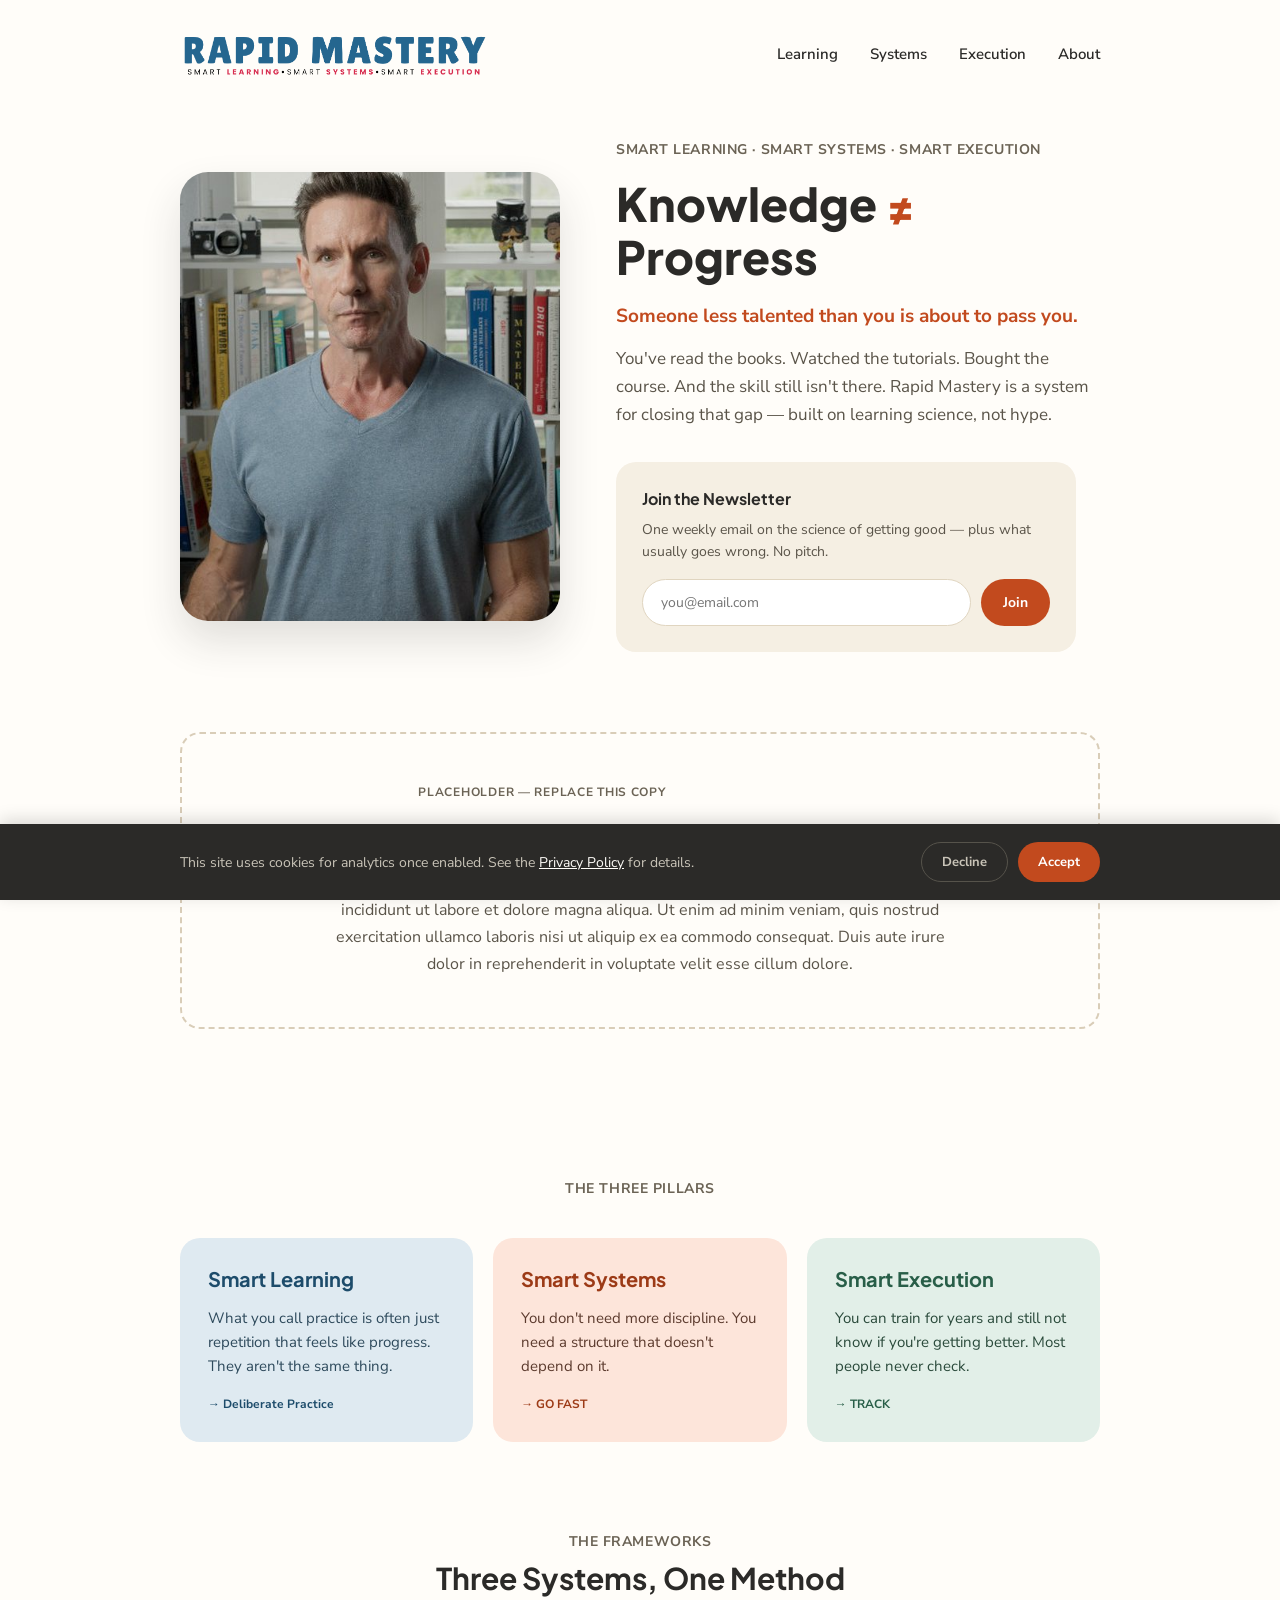
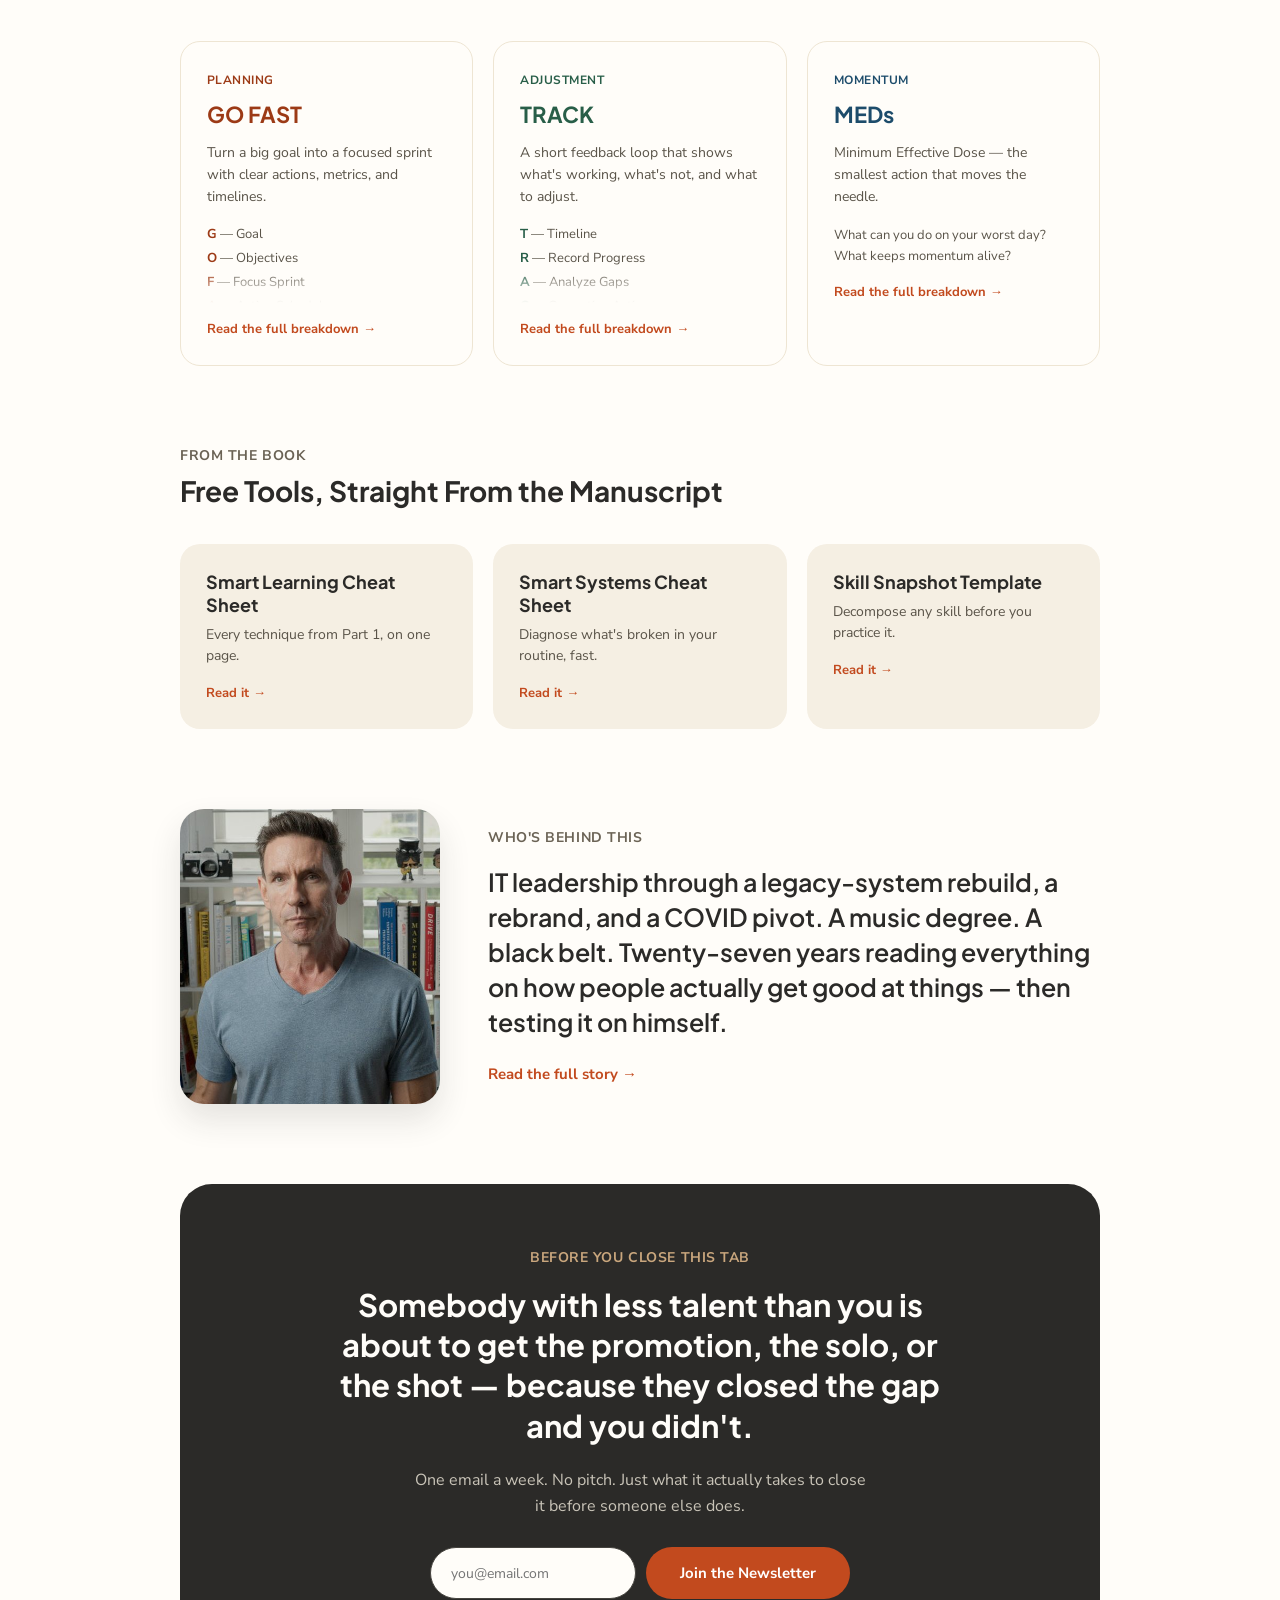
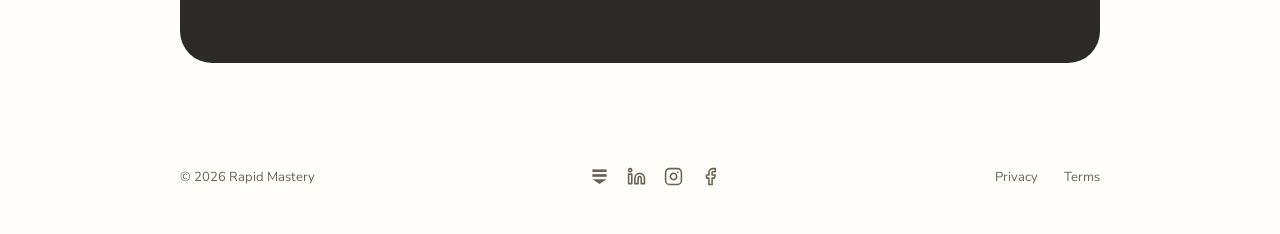
==== index.html @ 25bc734b "Initial commit" ====
<!doctype html>
<html lang="en">
<head>
<meta charset="utf-8">
<meta name="viewport" content="width=device-width, initial-scale=1">
<title>Rapid Mastery</title>
<link rel="preconnect" href="https://fonts.googleapis.com">
<link rel="stylesheet" href="https://fonts.googleapis.com/css2?family=Plus+Jakarta+Sans:wght@500;600;700;800&family=Nunito+Sans:wght@400;500;600;700&display=swap">
<link rel="stylesheet" href="style.css">
</head>
<body>
<!-- ============================================================
       TRACKING / PIXELS — scaffolding only. This block is hidden
       (display:none) and holds plain escaped text, not live code,
       so nothing fires in this preview. When you move this page
       into WordPress, copy the snippet(s) you need out of the pre
       block below into the real <head>, fill in your own IDs, and
       delete this whole block.

       CONSENT: wrap whichever snippet you use in
       `if (window.rmHasConsent()) { ... }` (defined by the cookie
       banner script just below) so it only loads after the visitor
       accepts — and never loads at all if their browser sends a
       Global Privacy Control signal, since the banner script
       already treats GPC as an automatic decline.
       ============================================================ -->
  <div id="tracking-scaffold" style="display:none;" aria-hidden="true">
    <pre style="white-space: pre-wrap;">
GOOGLE TAG (GA4) — replace G-XXXXXXXXXX with your Measurement ID
(GA4 &gt; Admin &gt; Data Streams &gt; your stream)

  &lt;script async src="https://www.googletagmanager.com/gtag/js?id=G-XXXXXXXXXX"&gt;&lt;/script&gt;
  &lt;script&gt;
    window.dataLayer = window.dataLayer || [];
    function gtag(){dataLayer.push(arguments);}
    gtag('js', new Date());
    gtag('config', 'G-XXXXXXXXXX');
  &lt;/script&gt;

GOOGLE TAG MANAGER — replace GTM-XXXXXXX with your container ID.
If you use GTM, you generally don't also need the gtag snippet above —
pick one. GTM also needs a matching &lt;noscript&gt; tag right after the
opening &lt;body&gt; tag (GTM gives you that snippet alongside this one).

  &lt;script&gt;(function(w,d,s,l,i){w[l]=w[l]||[];w[l].push({'gtm.start':
  new Date().getTime(),event:'gtm.js'});var f=d.getElementsByTagName(s)[0],
  j=d.createElement(s),dl=l!='dataLayer'?'&amp;l='+l:'';j.async=true;j.src=
  'https://www.googletagmanager.com/gtm.js?id='+i+dl;f.parentNode.insertBefore(j,f);
  })(window,document,'script','dataLayer','GTM-XXXXXXX');&lt;/script&gt;

META (FACEBOOK) PIXEL — replace YOUR_PIXEL_ID
(Meta Events Manager &gt; Data Sources &gt; your pixel &gt; Settings)

  &lt;script&gt;
    !function(f,b,e,v,n,t,s)
    {if(f.fbq)return;n=f.fbq=function(){n.callMethod?
    n.callMethod.apply(n,arguments):n.queue.push(arguments)};
    if(!f._fbq)f._fbq=n;n.push=n;n.loaded=!0;n.version='2.0';
    n.queue=[];t=b.createElement(e);t.async=!0;
    t.src=v;s=b.getElementsByTagName(e)[0];
    s.parentNode.insertBefore(t,s)}(window, document,'script',
    'https://connect.facebook.net/en_US/fbevents.js');
    fbq('init', 'YOUR_PIXEL_ID');
    fbq('track', 'PageView');
  &lt;/script&gt;
  &lt;noscript&gt;&lt;img height="1" width="1" style="display:none" alt=""
    src="https://www.facebook.com/tr?id=YOUR_PIXEL_ID&amp;ev=PageView&amp;noscript=1"/&gt;&lt;/noscript&gt;

OTHERS — LinkedIn Insight Tag, TikTok Pixel, Pinterest Tag, and the rest
all follow this same shape: one script block in the head, each with its
own ID. Add them the same way, only as you actually need them.
    </pre>
  </div>

  <!-- ============================================================
       COOKIE CONSENT BANNER — this part is functional, not just
       scaffolding. It doesn't contact any tracking service itself;
       it only remembers the visitor's choice (localStorage) and
       exposes window.rmHasConsent(), which the real GA4/Meta Pixel
       snippets above should check before loading. If the browser
       sends a Global Privacy Control signal, the banner never shows
       and consent is recorded as declined automatically — that's
       the compliant default for the states that require honoring it.
       ============================================================ -->
  <div id="cookie-banner" class="cookie-banner" role="dialog" aria-live="polite" aria-label="Cookie notice" hidden>
    <div class="cookie-banner-inner">
      <p>This site uses cookies for analytics once enabled. See the <a href="privacy.html">Privacy Policy</a> for details.</p>
      <div class="cookie-banner-actions">
        <button type="button" class="cookie-btn cookie-decline" id="cookie-decline">Decline</button>
        <button type="button" class="cookie-btn cookie-accept" id="cookie-accept">Accept</button>
      </div>
    </div>
  </div>
  <script>
  (function () {
    var KEY = 'rm_cookie_consent';
    window.rmHasConsent = function () {
      try { return localStorage.getItem(KEY) === 'accepted'; } catch (e) { return false; }
    };
    try {
      if (navigator.globalPrivacyControl === true) {
        // Honor the opt-out signal automatically — no prompt, no tracking.
        localStorage.setItem(KEY, 'declined');
      } else if (!localStorage.getItem(KEY)) {
        var banner = document.getElementById('cookie-banner');
        if (banner) banner.hidden = false;
      }
    } catch (e) { /* localStorage unavailable — banner stays hidden, default is no tracking */ }

    var accept = document.getElementById('cookie-accept');
    var decline = document.getElementById('cookie-decline');
    var banner = document.getElementById('cookie-banner');
    if (accept) accept.addEventListener('click', function () {
      try { localStorage.setItem(KEY, 'accepted'); } catch (e) {}
      if (banner) banner.hidden = true;
    });
    if (decline) decline.addEventListener('click', function () {
      try { localStorage.setItem(KEY, 'declined'); } catch (e) {}
      if (banner) banner.hidden = true;
    });
  })();
  </script>

  <!-- NAV -->
  <div class="wrap nav">
    <img src="logo.png" alt="Rapid Mastery" class="logo">
    <input type="checkbox" id="nav-toggle" class="nav-toggle" aria-hidden="true">
    <label for="nav-toggle" class="nav-burger" aria-label="Toggle menu">
      <span></span><span></span><span></span>
    </label>
    <div class="nav-links">
      <a href="learning.html">Learning</a>
      <a href="systems.html">Systems</a>
      <a href="execution.html">Execution</a>
      <a href="#about">About</a>
    </div>
  </div>

  <!-- HERO -->
  <div class="wrap hero">
    <div class="hero-photo">
      <img src="photo-hero.jpg" alt="Patrick">
    </div>
    <div>
      <p class="eyebrow">Smart Learning &middot; Smart Systems &middot; Smart Execution</p>
      <h1 class="hero-title">Knowledge <span style="color: #C24A1E;">&ne;</span> Progress</h1>
      <p class="hero-standalone">Someone less talented than you is about to pass you.</p>
      <p class="hero-body">You've read the books. Watched the tutorials. Bought the course. And the skill still isn't there. Rapid Mastery is a system for closing that gap &mdash; built on learning science, not hype.</p>

      <div class="newsletter-box">
        <p class="nb-title">Join the Newsletter</p>
        <p class="nb-copy">One weekly email on the science of getting good &mdash; plus what usually goes wrong. No pitch.</p>
        <!-- Kit (ConvertKit) form — replace YOUR_KIT_FORM_ID below with your
             form's ID. Find it in Kit under Grow > Landing Pages & Forms >
             [this form] > Embed: the ID is the number in the embed URL,
             e.g. app.kit.com/forms/1234567/subscriptions -->
        <form action="https://app.kit.com/forms/YOUR_KIT_FORM_ID/subscriptions" method="post" class="newsletter-row">
          <input type="email" name="email_address" id="hero-email" placeholder="you@email.com" required>
          <button type="submit" class="btn">Join</button>
        </form>
      </div>
    </div>
  </div>

  <!-- COPY SLOT — empty placeholder for extra copy (about-me, etc). Swap the
       lorem ipsum below for real text, or delete this whole block if you
       don't end up needing it. -->
  <div class="wrap" style="padding-bottom: 70px;">
    <div class="copy-slot">
      <p class="slot-tag">Placeholder &mdash; Replace This Copy</p>
      <h2>Lorem ipsum dolor sit amet consectetur</h2>
      <p>Lorem ipsum dolor sit amet, consectetur adipiscing elit. Sed do eiusmod tempor incididunt ut labore et dolore magna aliqua. Ut enim ad minim veniam, quis nostrud exercitation ullamco laboris nisi ut aliquip ex ea commodo consequat. Duis aute irure dolor in reprehenderit in voluptate velit esse cillum dolore.</p>
    </div>
  </div>

  <!-- THREE PILLARS -->
  <div class="wrap" style="padding-top: 80px; padding-bottom: 70px;">
    <p class="eyebrow center" style="margin-bottom: 40px;">The Three Pillars</p>
    <div class="grid-3">
      <div class="pillar-card" style="background: #DFEAF1;">
        <h3 style="color: #1D4C6B;">Smart Learning</h3>
        <p style="color: #2E4A5C;">What you call practice is often just repetition that feels like progress. They aren't the same thing.</p>
        <a href="learning.html" style="color: #1D4C6B; font-size: 12px; font-weight: 700; text-decoration: none;">&rarr; Deliberate Practice</a>
      </div>
      <div class="pillar-card" style="background: #FDE5DA;">
        <h3 style="color: #9C3A16;">Smart Systems</h3>
        <p style="color: #5C3B2E;">You don't need more discipline. You need a structure that doesn't depend on it.</p>
        <a href="systems.html" style="color: #9C3A16; font-size: 12px; font-weight: 700; text-decoration: none;">&rarr; GO FAST</a>
      </div>
      <div class="pillar-card" style="background: #E2EFE8;">
        <h3 style="color: #285E48;">Smart Execution</h3>
        <p style="color: #2A4A3B;">You can train for years and still not know if you're getting better. Most people never check.</p>
        <a href="execution.html" style="color: #285E48; font-size: 12px; font-weight: 700; text-decoration: none;">&rarr; TRACK</a>
      </div>
    </div>
  </div>

  <!-- FRAMEWORKS -->
  <div class="wrap" style="padding-top: 20px; padding-bottom: 80px;">
    <p class="eyebrow center" style="margin-bottom: 8px;">The Frameworks</p>
    <h2 style="text-align: center; font-size: 30px; margin: 0 0 44px 0;">Three Systems, One Method</h2>
    <div class="grid-3">
      <div class="fw-card">
        <span class="fw-label" style="color: #9C3A16;">Planning</span>
        <h3 style="color: #9C3A16;">GO FAST</h3>
        <p class="fw-desc">Turn a big goal into a focused sprint with clear actions, metrics, and timelines.</p>
        <div class="fw-list">
          <div class="fw-list-inner">
            <div><strong style="color: #9C3A16;">G</strong> &mdash; Goal</div>
            <div><strong style="color: #9C3A16;">O</strong> &mdash; Objectives</div>
            <div><strong style="color: #9C3A16;">F</strong> &mdash; Focus Sprint</div>
            <div><strong style="color: #9C3A16;">A</strong> &mdash; Action Schedule</div>
            <div><strong style="color: #9C3A16;">S</strong> &mdash; Scorecard</div>
            <div><strong style="color: #9C3A16;">T</strong> &mdash; Timeline</div>
          </div>
          <div class="fw-fade"></div>
        </div>
        <a href="go-fast.html" class="read-more">Read the full breakdown &rarr;</a>
      </div>
      <div class="fw-card">
        <span class="fw-label" style="color: #285E48;">Adjustment</span>
        <h3 style="color: #285E48;">TRACK</h3>
        <p class="fw-desc">A short feedback loop that shows what's working, what's not, and what to adjust.</p>
        <div class="fw-list">
          <div class="fw-list-inner">
            <div><strong style="color: #285E48;">T</strong> &mdash; Timeline</div>
            <div><strong style="color: #285E48;">R</strong> &mdash; Record Progress</div>
            <div><strong style="color: #285E48;">A</strong> &mdash; Analyze Gaps</div>
            <div><strong style="color: #285E48;">C</strong> &mdash; Corrective Action</div>
            <div><strong style="color: #285E48;">K</strong> &mdash; Keep Iterating</div>
          </div>
          <div class="fw-fade"></div>
        </div>
        <a href="track.html" class="read-more">Read the full breakdown &rarr;</a>
      </div>
      <div class="fw-card">
        <span class="fw-label" style="color: #1D4C6B;">Momentum</span>
        <h3 style="color: #1D4C6B;">MEDs</h3>
        <p class="fw-desc">Minimum Effective Dose &mdash; the smallest action that moves the needle.</p>
        <p style="font-size: 13px; line-height: 1.6; color: #5A5449; margin: 0 0 14px 0;">What can you do on your worst day? What keeps momentum alive?</p>
        <a href="meds.html" class="read-more">Read the full breakdown &rarr;</a>
      </div>
    </div>
  </div>

  <!-- RESOURCES -->
  <div class="wrap" style="padding-bottom: 80px;">
    <p class="eyebrow" style="margin-bottom: 8px;">From the Book</p>
    <h2 style="font-size: 28px; margin: 0 0 36px 0;">Free Tools, Straight From the Manuscript</h2>
    <div class="grid-3">
      <div class="resource-card">
        <h3>Smart Learning Cheat Sheet</h3>
        <p>Every technique from Part 1, on one page.</p>
        <a href="#" class="read-more">Read it &rarr;</a>
      </div>
      <div class="resource-card">
        <h3>Smart Systems Cheat Sheet</h3>
        <p>Diagnose what's broken in your routine, fast.</p>
        <a href="#" class="read-more">Read it &rarr;</a>
      </div>
      <div class="resource-card">
        <h3>Skill Snapshot Template</h3>
        <p>Decompose any skill before you practice it.</p>
        <a href="#" class="read-more">Read it &rarr;</a>
      </div>
    </div>
  </div>

  <!-- ABOUT -->
  <div class="wrap about" id="about">
    <div class="about-photo">
      <img src="photo-square.jpg" alt="Patrick">
    </div>
    <div>
      <p class="eyebrow">Who's Behind This</p>
      <h2 class="about-title">IT leadership through a legacy-system rebuild, a rebrand, and a COVID pivot. A music degree. A black belt. Twenty-seven years reading everything on how people actually get good at things &mdash; then testing it on himself.</h2>
      <a href="#" style="display: inline-block; margin-top: 24px; font-size: 15px; font-weight: 700;">Read the full story &rarr;</a>
    </div>
  </div>

  <!-- FINAL CTA -->
  <div class="wrap" style="padding-bottom: 80px;">
    <div class="cta">
      <p class="cta-eyebrow">Before You Close This Tab</p>
      <h2 class="cta-title">Somebody with less talent than you is about to get the promotion, the solo, or the shot &mdash; because they closed the gap and you didn't.</h2>
      <p class="cta-copy">One email a week. No pitch. Just what it actually takes to close it before someone else does.</p>
      <!-- Same Kit form as the hero — replace YOUR_KIT_FORM_ID with your form's ID -->
      <form action="https://app.kit.com/forms/YOUR_KIT_FORM_ID/subscriptions" method="post" class="cta-form">
        <input type="email" name="email_address" id="cta-email" placeholder="you@email.com" required>
        <button type="submit" class="cta-btn">Join the Newsletter</button>
      </form>
    </div>
  </div>

  <!-- FOOTER -->
  <div class="wrap footer">
    <span class="footer-copy">&#169; 2026 Rapid Mastery</span>
    <!-- Social icons — replace the "#" hrefs with your real profile URLs -->
    <div class="footer-social">
      <a href="#" aria-label="Substack">
        <svg viewBox="0 0 24 24" fill="currentColor"><rect x="3" y="3" width="18" height="3.4"></rect><rect x="3" y="9" width="18" height="3.4"></rect><polygon points="3,15.6 21,15.6 12,21.6"></polygon></svg>
      </a>
      <a href="#" aria-label="LinkedIn">
        <svg viewBox="0 0 24 24" fill="none" stroke="currentColor" stroke-width="2" stroke-linecap="round" stroke-linejoin="round"><path d="M16 8a6 6 0 0 1 6 6v7h-4v-7a2 2 0 0 0-2-2 2 2 0 0 0-2 2v7h-4v-7a6 6 0 0 1 6-6z"></path><rect x="2" y="9" width="4" height="12"></rect><circle cx="4" cy="4" r="2"></circle></svg>
      </a>
      <a href="#" aria-label="Instagram">
        <svg viewBox="0 0 24 24" fill="none" stroke="currentColor" stroke-width="2" stroke-linecap="round" stroke-linejoin="round"><rect x="2" y="2" width="20" height="20" rx="5" ry="5"></rect><path d="M16 11.37A4 4 0 1 1 12.63 8 4 4 0 0 1 16 11.37z"></path><line x1="17.5" y1="6.5" x2="17.51" y2="6.5"></line></svg>
      </a>
      <a href="#" aria-label="Facebook">
        <svg viewBox="0 0 24 24" fill="none" stroke="currentColor" stroke-width="2" stroke-linecap="round" stroke-linejoin="round"><path d="M18 2h-3a5 5 0 0 0-5 5v3H7v4h3v8h4v-8h3l1-4h-4V7a1 1 0 0 1 1-1h3z"></path></svg>
      </a>
    </div>
    <div class="footer-links">
      <a href="privacy.html">Privacy</a>
      <a href="terms.html">Terms</a>
    </div>
  </div>
</body>
</html>
---- style.css ----
* { box-sizing: border-box; }
    body { margin: 0; font-family: 'Nunito Sans', Arial, sans-serif; color: #2B2A28; background: #FFFDF9; }
    a { color: #C24A1E; text-decoration: none; }
    a:hover { color: #9C3A16; }
    h1, h2, h3 { font-family: 'Plus Jakarta Sans', Arial, sans-serif; margin: 0; }
    img { max-width: 100%; display: block; }

    .wrap { max-width: 1000px; margin: 0 auto; padding-left: 40px; padding-right: 40px; }
    @media (max-width: 900px) { .wrap { padding-left: 28px; padding-right: 28px; } }
    @media (max-width: 480px) { .wrap { padding-left: 18px; padding-right: 18px; } }

    .eyebrow { font-size: 14px; color: #6B6355; font-weight: 700; letter-spacing: 0.04em; text-transform: uppercase; margin: 0 0 18px 0; }
    .eyebrow.center { text-align: center; }

    /* NAV */
    .nav { display: flex; align-items: center; justify-content: space-between; padding-top: 28px; padding-bottom: 28px; flex-wrap: wrap; gap: 16px; position: relative; }
    .logo { height: 52px; width: auto; }
    .nav-links { display: flex; align-items: center; gap: 32px; flex-wrap: wrap; }
    .nav-links a { color: #2B2A28; font-size: 15px; font-weight: 600; }
    /* Visually hidden, not display:none — a hidden checkbox stays keyboard-focusable
       this way, so Tab + Space can open the mobile menu. display:none would pull it
       out of the tab order entirely and make the menu unreachable without a mouse. */
    .nav-toggle { position: absolute; width: 1px; height: 1px; padding: 0; margin: -1px; overflow: hidden; clip: rect(0,0,0,0); white-space: nowrap; border: 0; }
    .nav-burger { display: none; flex-direction: column; justify-content: center; gap: 5px; width: 32px; height: 32px; cursor: pointer; flex-shrink: 0; border-radius: 4px; }
    .nav-burger span { display: block; height: 2px; width: 100%; background: #2B2A28; border-radius: 2px; transition: transform 0.2s ease, opacity 0.2s ease; }
    .nav-toggle:focus-visible ~ .nav-burger { outline: 2px solid #C24A1E; outline-offset: 3px; }

    /* HERO */
    .hero { padding-top: 32px; padding-bottom: 80px; display: grid; grid-template-columns: 380px 1fr; gap: 56px; align-items: center; }
    .hero-photo { width: 100%; max-width: 380px; aspect-ratio: 440 / 520; border-radius: 28px; overflow: hidden; box-shadow: 0 20px 40px rgba(43,42,40,0.14); }
    .hero-photo img { width: 100%; height: 100%; object-fit: cover; }
    .hero-title { font-size: 46px; line-height: 1.15; font-weight: 800; color: #2B2A28; max-width: 560px; }
    .hero-standalone { font-size: 19px; line-height: 1.4; font-weight: 700; color: #C24A1E; margin: 20px 0 0 0; max-width: 500px; }
    .hero-body { font-size: 17px; line-height: 1.65; color: #5A5449; margin: 16px 0 0 0; max-width: 500px; }
    .newsletter-box { margin-top: 32px; background: #F5EFE3; border-radius: 20px; padding: 26px; max-width: 460px; }
    .newsletter-box .nb-title { font-family: 'Plus Jakarta Sans', sans-serif; font-weight: 700; font-size: 16px; margin: 0 0 10px 0; }
    .newsletter-box .nb-copy { font-size: 14px; line-height: 1.6; color: #5A5449; margin: 0 0 16px 0; }
    .newsletter-row { display: flex; gap: 10px; }
    .newsletter-row input[type="email"] { flex: 1; min-width: 0; border: 1px solid #E0D5C0; border-radius: 999px; padding: 13px 18px; font-family: 'Nunito Sans', sans-serif; font-size: 14px; color: #2B2A28; background: #FFFFFF; }
    .newsletter-row .btn { background: #C24A1E; color: #FFFFFF; border-radius: 999px; padding: 13px 22px; font-size: 14px; font-weight: 700; white-space: nowrap; flex-shrink: 0; border: none; cursor: pointer; font-family: 'Nunito Sans', sans-serif; }

    /* GRIDS */
    .grid-3 { display: grid; grid-template-columns: repeat(3, minmax(0, 1fr)); gap: 20px; }

    .pillar-card { border-radius: 20px; padding: 28px; }
    .pillar-card h3 { font-size: 20px; margin-bottom: 12px; }
    .pillar-card p { font-size: 15px; line-height: 1.6; margin-bottom: 14px; }
    .pillar-card span { font-size: 12px; font-weight: 700; }

    .fw-card { background: #FFFDF9; border: 1px solid #EEE5D3; border-radius: 20px; padding: 26px; }
    .fw-card .fw-label { font-size: 12px; font-weight: 700; letter-spacing: 0.04em; text-transform: uppercase; }
    .fw-card h3 { font-size: 22px; margin: 10px 0 14px 0; }
    .fw-card .fw-desc { font-size: 14px; line-height: 1.6; color: #5A5449; margin: 0 0 16px 0; }
    .fw-list { position: relative; overflow: hidden; height: 78px; margin-bottom: 14px; }
    .fw-list-inner { display: flex; flex-direction: column; gap: 6px; }
    .fw-list-inner div { font-size: 13px; color: #5A5449; }
    .fw-fade { position: absolute; left: 0; right: 0; bottom: 0; height: 36px; background: linear-gradient(to bottom, rgba(255,253,249,0), #FFFDF9); }
    .read-more { font-size: 13px; font-weight: 700; }

    .resource-card { background: #F5EFE3; border-radius: 20px; padding: 26px; }
    .resource-card h3 { font-size: 18px; margin: 0 0 8px 0; }
    .resource-card p { font-size: 14px; line-height: 1.55; color: #5A5449; margin: 0 0 14px 0; }

    /* STUB PAGE LAYOUT (pillar / framework detail pages) */
    .stub-hero { padding-top: 40px; padding-bottom: 8px; }
    .stub-back { display: inline-block; font-size: 13px; font-weight: 700; color: #6B6355; margin-bottom: 22px; }
    .stub-back:hover { color: #C24A1E; }
    .stub-title { font-size: 40px; line-height: 1.15; font-weight: 800; margin: 0 0 16px 0; }
    .stub-subhead { font-size: 19px; line-height: 1.4; font-weight: 700; color: #C24A1E; max-width: 620px; margin: 0 0 40px 0; }
    .stub-section { padding-top: 32px; padding-bottom: 32px; border-top: 1px solid #EEE5D3; }
    .stub-section:first-of-type { border-top: none; }
    .stub-section h2 { font-size: 22px; margin: 0 0 14px 0; }
    .stub-section p { font-size: 16px; line-height: 1.7; color: #5A5449; max-width: 680px; margin: 0 0 12px 0; }
    .stub-list { margin: 0; padding: 0; list-style: none; max-width: 680px; }
    .stub-list li { font-size: 16px; line-height: 1.6; color: #5A5449; margin: 0 0 10px 0; padding-left: 26px; position: relative; }
    .stub-list li strong { color: #2B2A28; }
    .stub-list li::before { content: ""; position: absolute; left: 0; top: 9px; width: 8px; height: 8px; border-radius: 50%; background: #C24A1E; }
    .stub-pairs { font-size: 15px; color: #6B6355; }
    .stub-pairs a { font-weight: 700; }

    /* LEGAL PAGE TEMPLATE NOTICE */
    .legal-notice { border: 2px dashed #D9CDB8; border-radius: 16px; padding: 20px 24px; margin: 24px 0 8px 0; }
    .legal-notice p { font-size: 14px; line-height: 1.6; color: #5A5449; margin: 0; max-width: none; }
    .legal-notice strong { color: #2B2A28; }

    /* FOOTER SOCIAL ICONS */
    .footer-social { display: flex; align-items: center; gap: 18px; }
    .footer-social a { color: #6B6355; display: flex; align-items: center; }
    .footer-social a:hover { color: #C24A1E; }
    .footer-social svg { width: 19px; height: 19px; }

    /* COOKIE CONSENT BANNER */
    .cookie-banner { position: fixed; left: 0; right: 0; bottom: 0; background: #2B2A28; z-index: 999; box-shadow: 0 -4px 16px rgba(0,0,0,0.15); }
    .cookie-banner[hidden] { display: none; }
    .cookie-banner-inner { max-width: 1000px; margin: 0 auto; padding: 18px 40px; display: flex; align-items: center; justify-content: space-between; gap: 20px; flex-wrap: wrap; }
    .cookie-banner-inner p { margin: 0; font-size: 14px; line-height: 1.5; color: #C9C4B8; max-width: 640px; }
    .cookie-banner-inner a { color: #FFFDF9; text-decoration: underline; }
    .cookie-banner-actions { display: flex; gap: 10px; flex-shrink: 0; }
    .cookie-btn { border-radius: 999px; padding: 10px 20px; font-size: 13px; font-weight: 700; cursor: pointer; font-family: 'Nunito Sans', sans-serif; }
    .cookie-decline { background: transparent; color: #C9C4B8; border: 1px solid #56534B; }
    .cookie-accept { background: #C24A1E; color: #FFFFFF; border: none; }
    @media (max-width: 600px) {
      .cookie-banner-inner { padding: 16px 18px; flex-direction: column; align-items: stretch; }
      .cookie-banner-actions { justify-content: flex-end; }
    }

    /* COPY SLOT — empty placeholder, dashed border marks it as a fill-in-later block */
    .copy-slot { border: 2px dashed #D9CDB8; border-radius: 20px; padding: 48px 40px; text-align: center; }
    .copy-slot .slot-tag { font-size: 12px; color: #6B6355; font-weight: 700; letter-spacing: 0.06em; text-transform: uppercase; margin: 0 0 16px 0; }
    .copy-slot h2 { font-size: 26px; line-height: 1.35; max-width: 640px; margin: 0 auto 16px auto; }
    .copy-slot p { font-size: 16px; line-height: 1.7; color: #5A5449; max-width: 640px; margin: 0 auto; }
    @media (max-width: 760px) {
      .copy-slot { padding: 32px 24px; }
      .copy-slot h2 { font-size: 21px; }
    }

    /* ABOUT */
    .about { padding-bottom: 80px; display: grid; grid-template-columns: 260px 1fr; gap: 48px; align-items: center; }
    .about-photo { width: 100%; max-width: 260px; aspect-ratio: 300 / 340; border-radius: 24px; overflow: hidden; box-shadow: 0 16px 32px rgba(43,42,40,0.12); }
    .about-photo img { width: 100%; height: 100%; object-fit: cover; }
    .about-title { font-size: 25px; line-height: 1.4; font-weight: 600; }

    /* CTA */
    .cta { background: #2B2A28; border-radius: 32px; padding: 64px 56px; text-align: center; }
    .cta-eyebrow { font-size: 14px; color: #C9A67D; font-weight: 700; letter-spacing: 0.04em; text-transform: uppercase; margin: 0 0 18px 0; }
    .cta-title { color: #FFFDF9; font-size: 31px; line-height: 1.3; max-width: 620px; margin: 0 auto; }
    .cta-copy { color: #C9C4B8; font-size: 16px; line-height: 1.6; max-width: 460px; margin: 22px auto 0 auto; }
    .cta-btn { display: inline-block; margin-top: 32px; background: #C24A1E; color: #FFFFFF; border-radius: 999px; padding: 16px 34px; font-size: 15px; font-weight: 700; border: none; cursor: pointer; font-family: 'Nunito Sans', sans-serif; }
    .cta-form { display: flex; gap: 10px; max-width: 420px; margin: 28px auto 0 auto; }
    .cta-form input[type="email"] { flex: 1; min-width: 0; border: 1px solid #46443F; border-radius: 999px; padding: 14px 20px; font-family: 'Nunito Sans', sans-serif; font-size: 14px; color: #2B2A28; background: #FFFDF9; }
    .cta-form .cta-btn { margin-top: 0; white-space: nowrap; }

    /* FOOTER */
    .footer { padding-top: 24px; padding-bottom: 48px; display: flex; justify-content: space-between; align-items: center; flex-wrap: wrap; gap: 16px; }
    .footer-copy { font-size: 13px; color: #6B6355; }
    .footer-links { display: flex; gap: 26px; }
    .footer-links a { color: #6B6355; font-size: 13px; }

    @media (max-width: 760px) {
      .nav { padding-top: 20px; padding-bottom: 20px; }
      .logo { height: 40px; }
      .nav-burger { display: flex; }
      .nav-links {
        display: none;
        flex-direction: column;
        align-items: flex-start;
        width: 100%;
        gap: 16px;
        padding-top: 18px;
        margin-top: 4px;
        border-top: 1px solid #EEE5D3;
      }
      .nav-links a { font-size: 15px; }
      .nav-toggle:checked ~ .nav-links { display: flex; }
      .nav-toggle:checked ~ .nav-burger span:nth-child(1) { transform: translateY(7px) rotate(45deg); }
      .nav-toggle:checked ~ .nav-burger span:nth-child(2) { opacity: 0; }
      .nav-toggle:checked ~ .nav-burger span:nth-child(3) { transform: translateY(-7px) rotate(-45deg); }

      .hero { grid-template-columns: 1fr; gap: 28px; padding-top: 20px; padding-bottom: 56px; text-align: left; }
      .hero-photo { max-width: 280px; margin: 0 auto; }
      .hero-title { font-size: 34px; max-width: 100%; }
      .hero-standalone, .hero-body { max-width: 100%; }
      .newsletter-box { max-width: 100%; }

      .grid-3 { grid-template-columns: 1fr; gap: 16px; }

      .about { grid-template-columns: 1fr; text-align: center; gap: 24px; }
      .about-photo { max-width: 220px; margin: 0 auto; }
      .about-title { font-size: 21px; }

      .cta { padding: 44px 24px; }
      .cta-title { font-size: 24px; }
      .cta-form { flex-direction: column; max-width: 100%; }

      .footer { flex-direction: column; text-align: center; }

      .stub-title { font-size: 28px; }
      .stub-subhead { font-size: 17px; }
    }
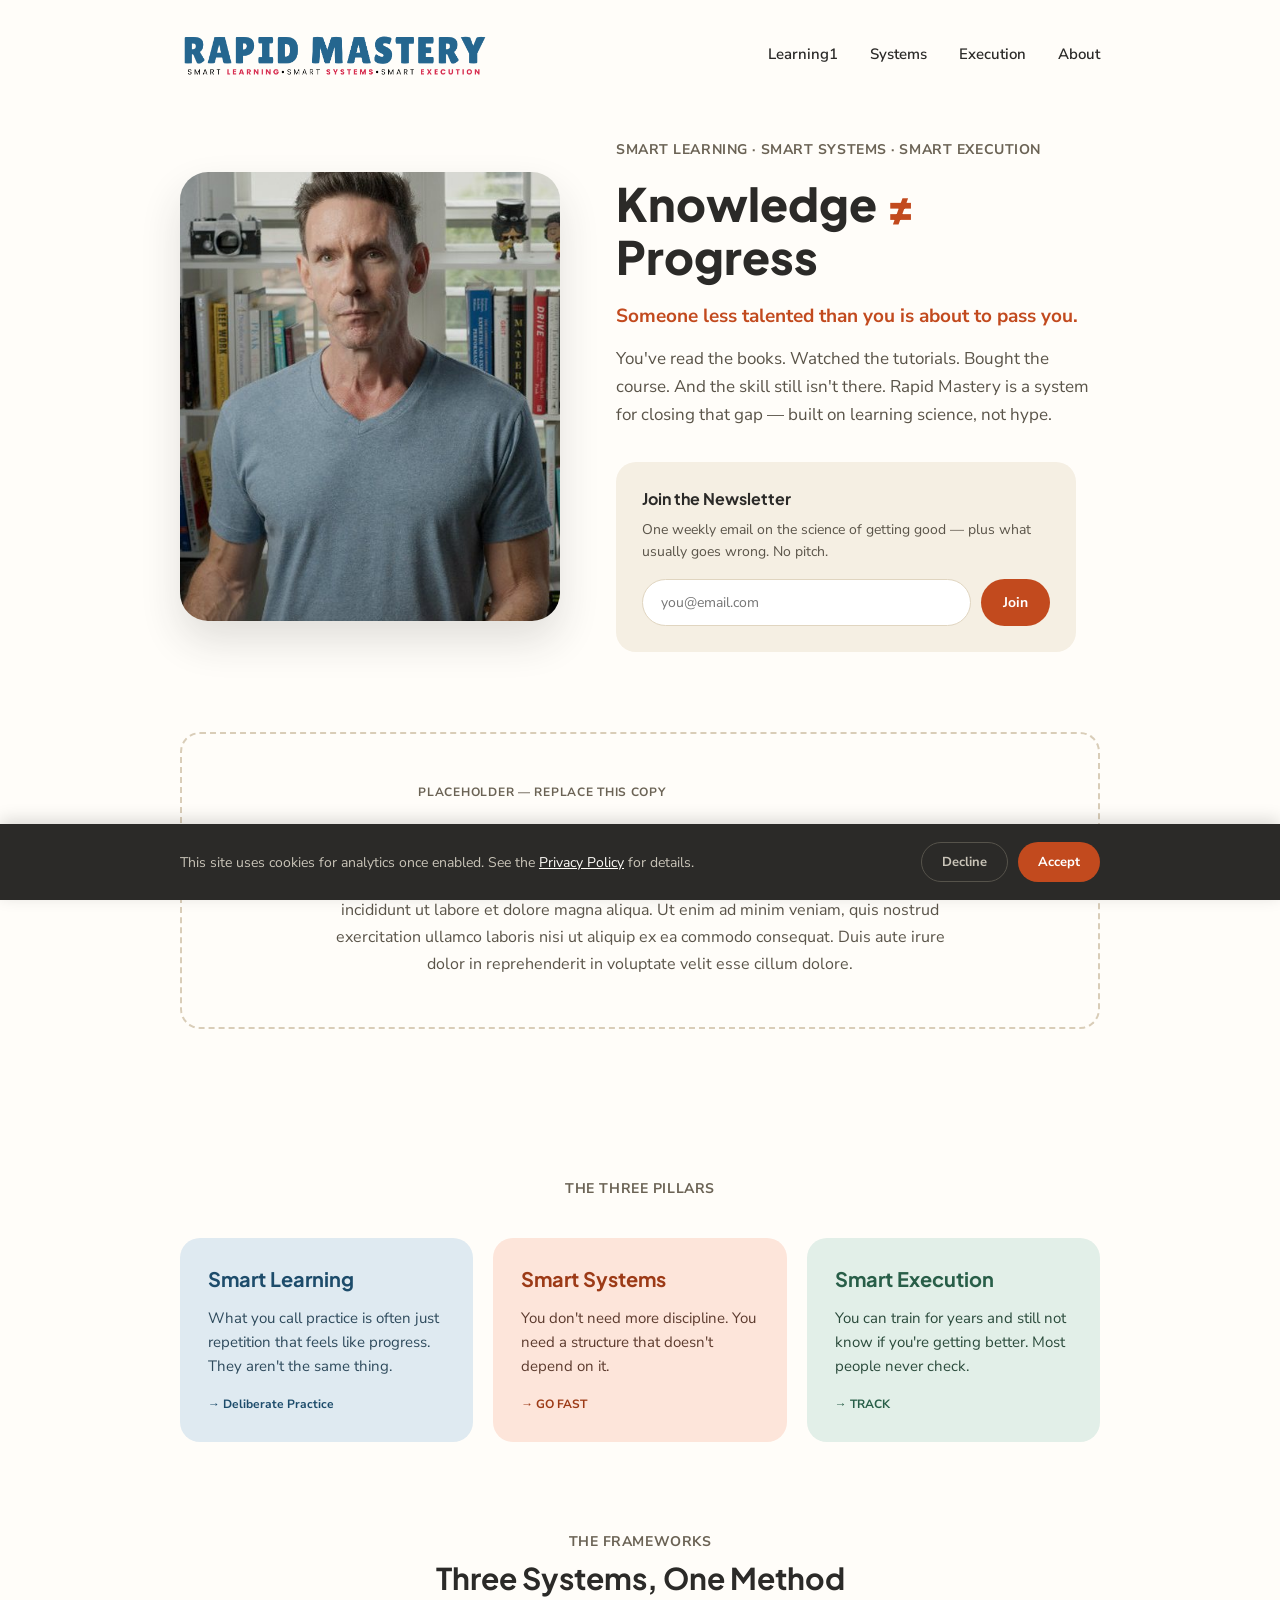
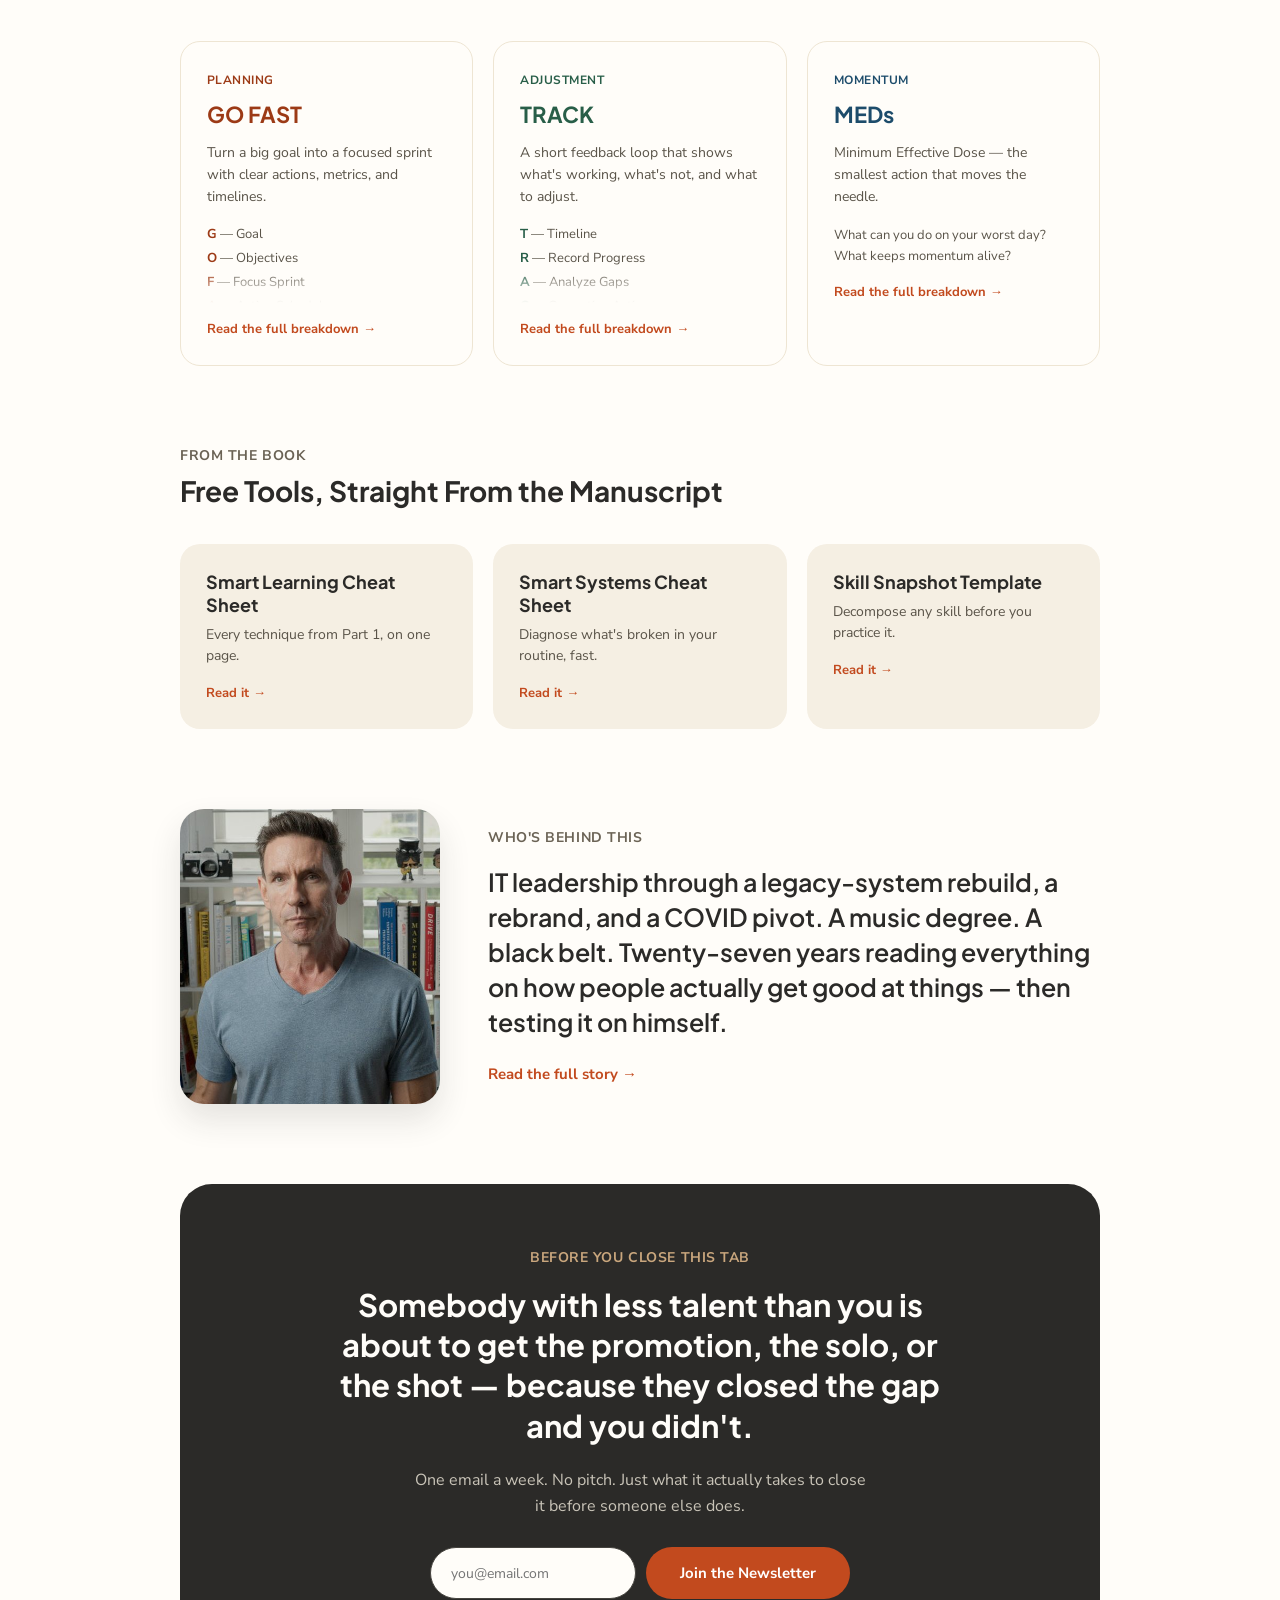
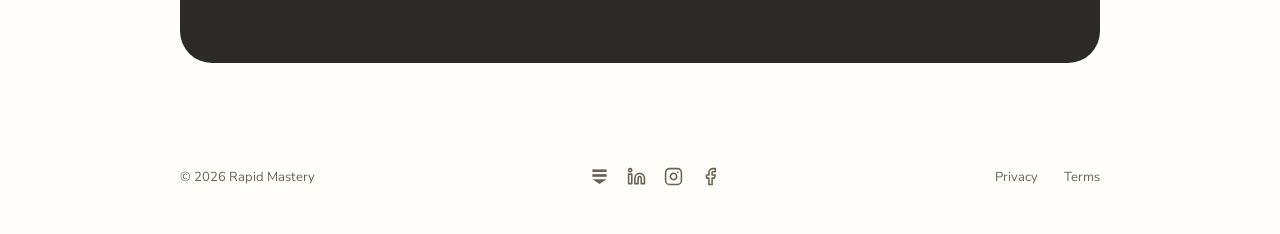
==== commit 18a54efe: "msg" ====
--- a/index.html
+++ b/index.html
@@ -129,7 +129,7 @@
       <span></span><span></span><span></span>
     </label>
     <div class="nav-links">
-      <a href="learning.html">Learning</a>
+      <a href="learning.html">Learning1</a>
       <a href="systems.html">Systems</a>
       <a href="execution.html">Execution</a>
       <a href="#about">About</a>
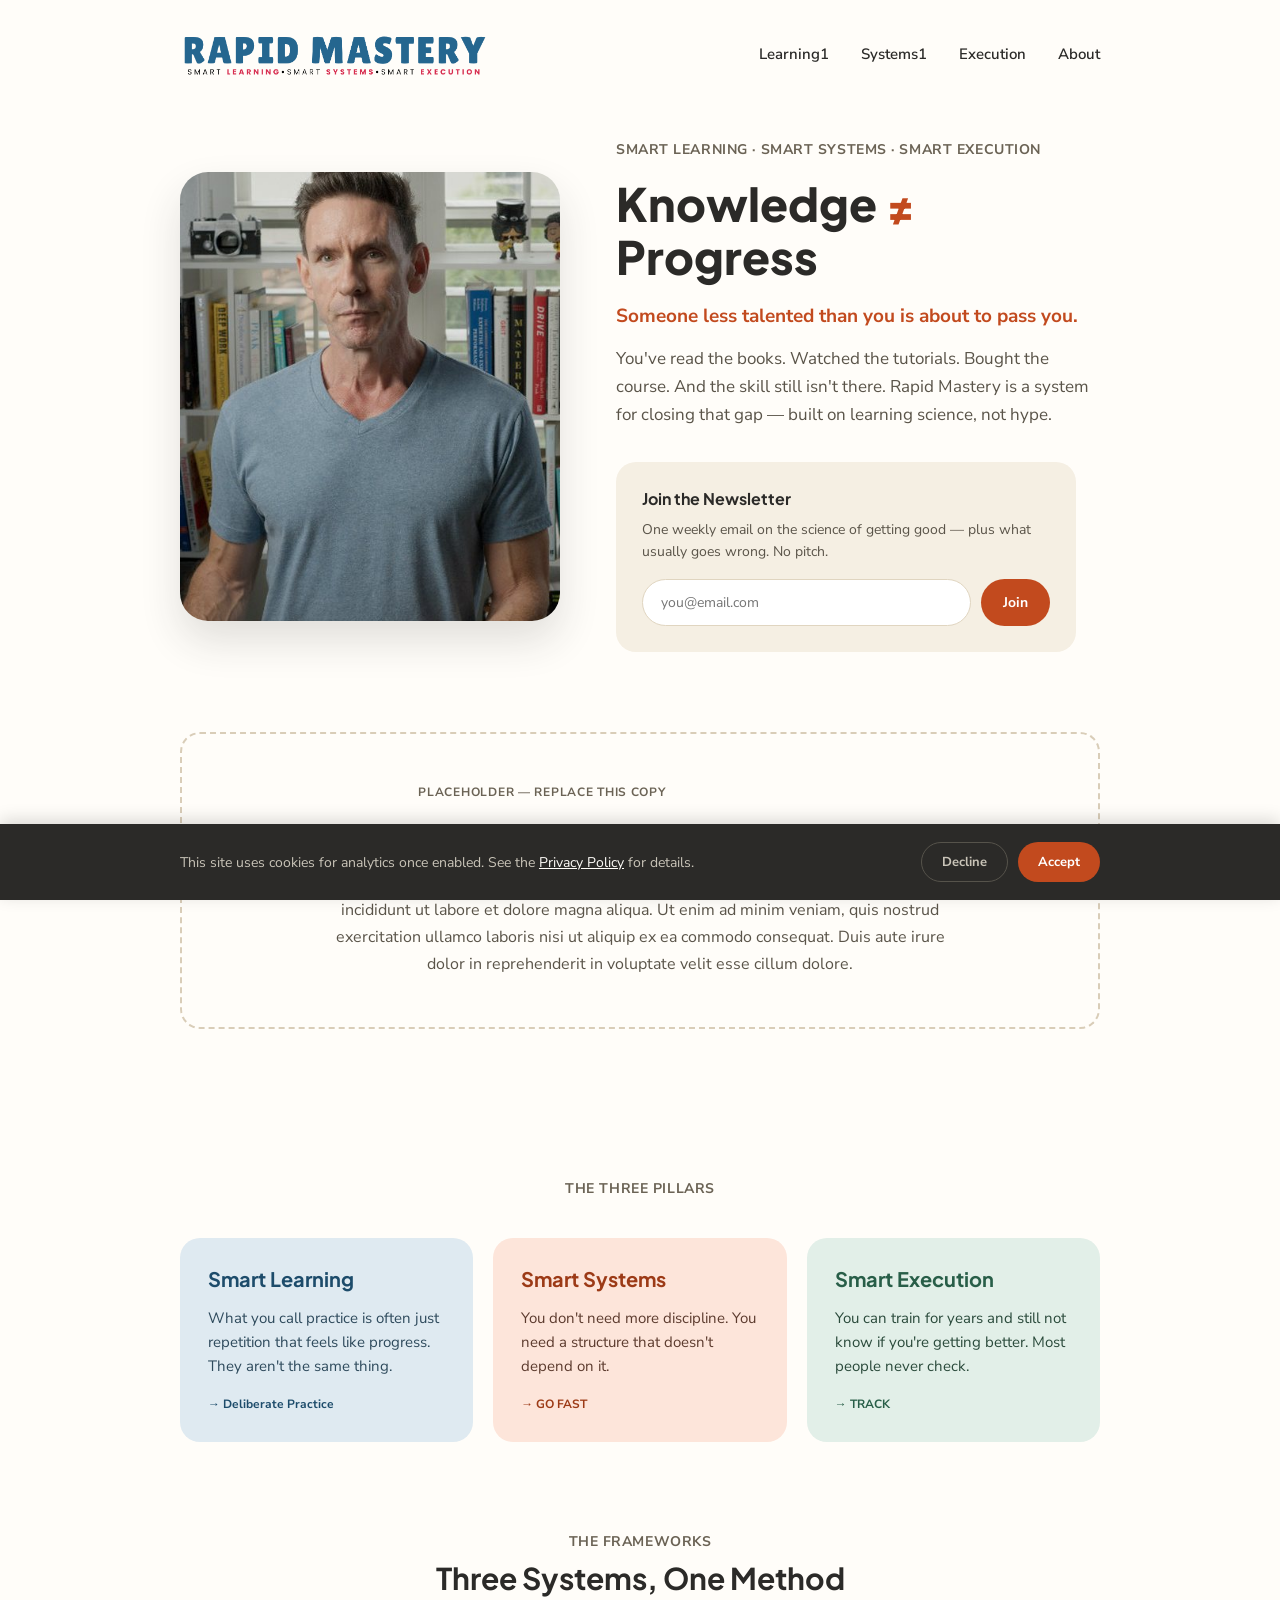
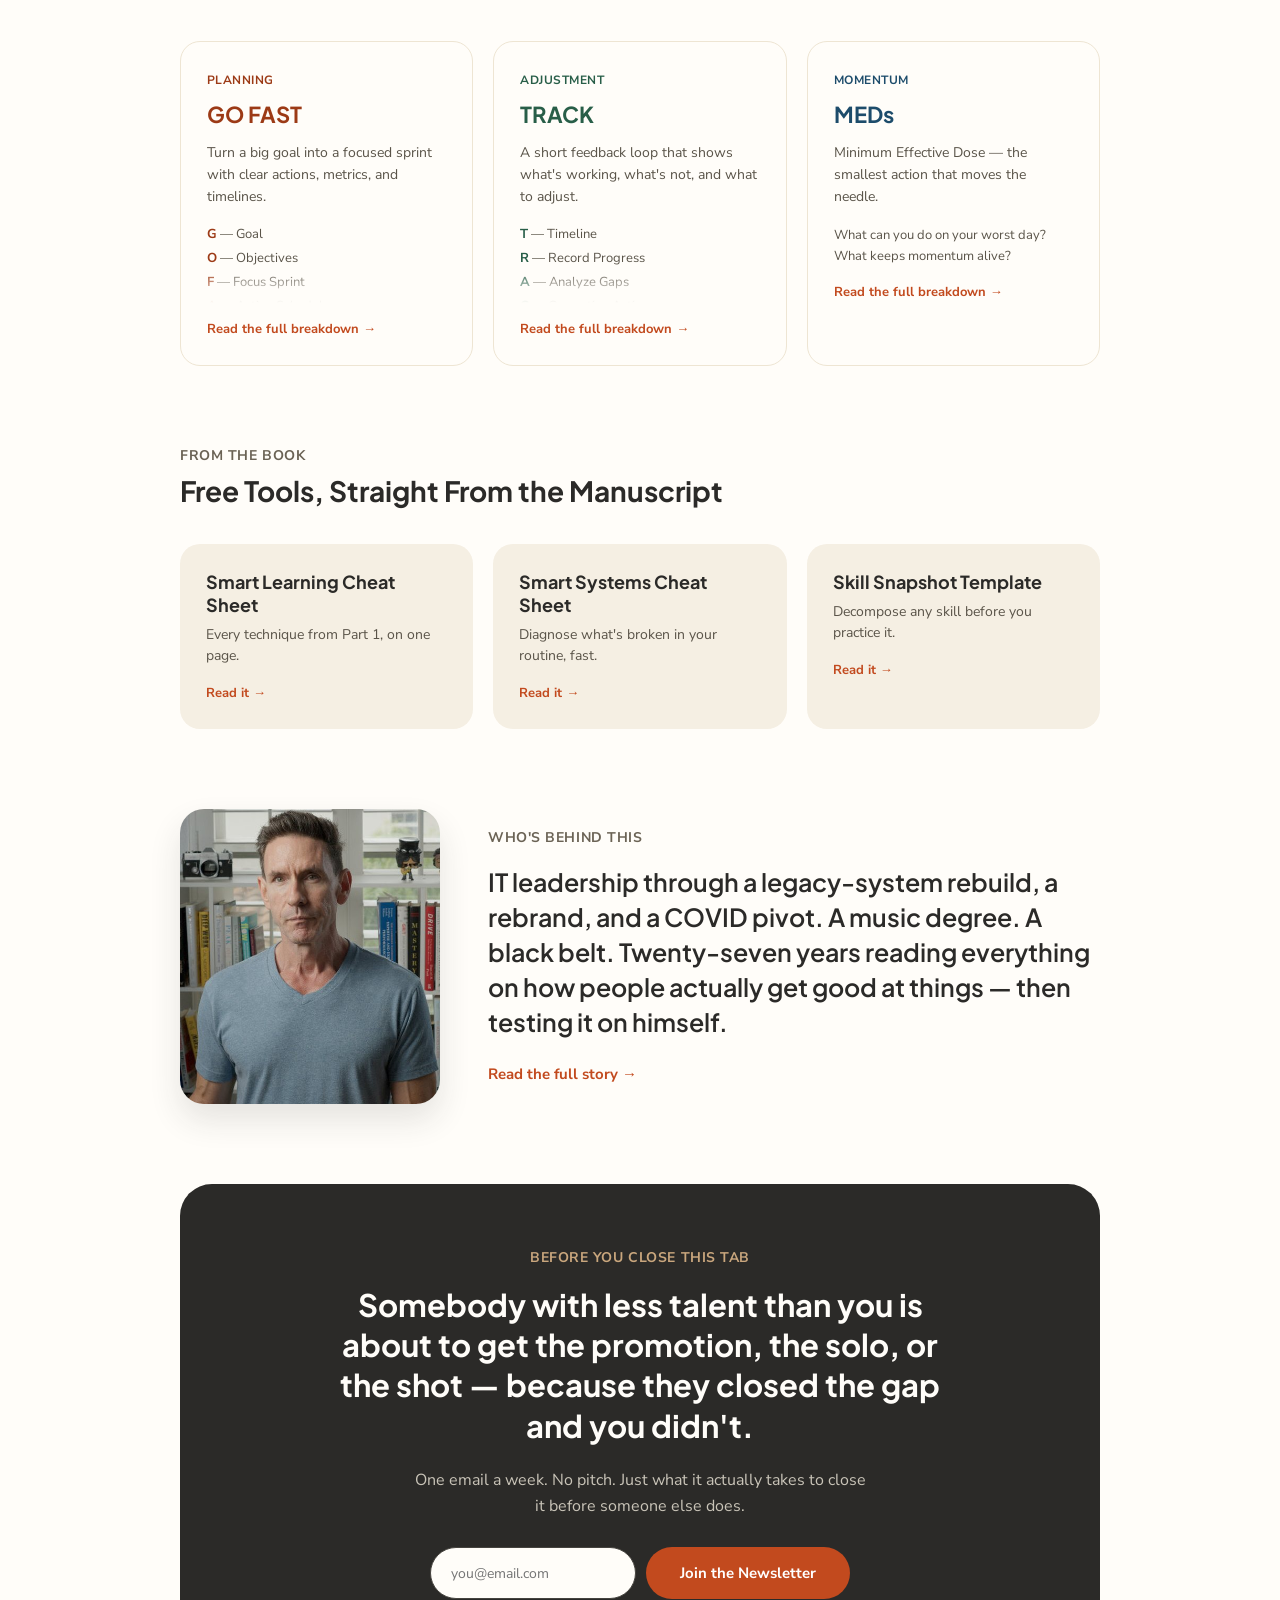
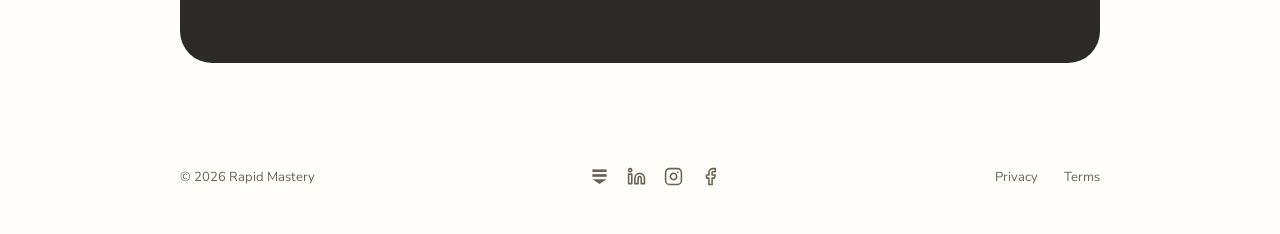
==== commit 5df29258: "msg Update navigation links to include "1" suffix for Learning and Systems" ====
--- a/index.html
+++ b/index.html
@@ -130,7 +130,7 @@
     </label>
     <div class="nav-links">
       <a href="learning.html">Learning1</a>
-      <a href="systems.html">Systems</a>
+      <a href="systems.html">Systems1</a>
       <a href="execution.html">Execution</a>
       <a href="#about">About</a>
     </div>
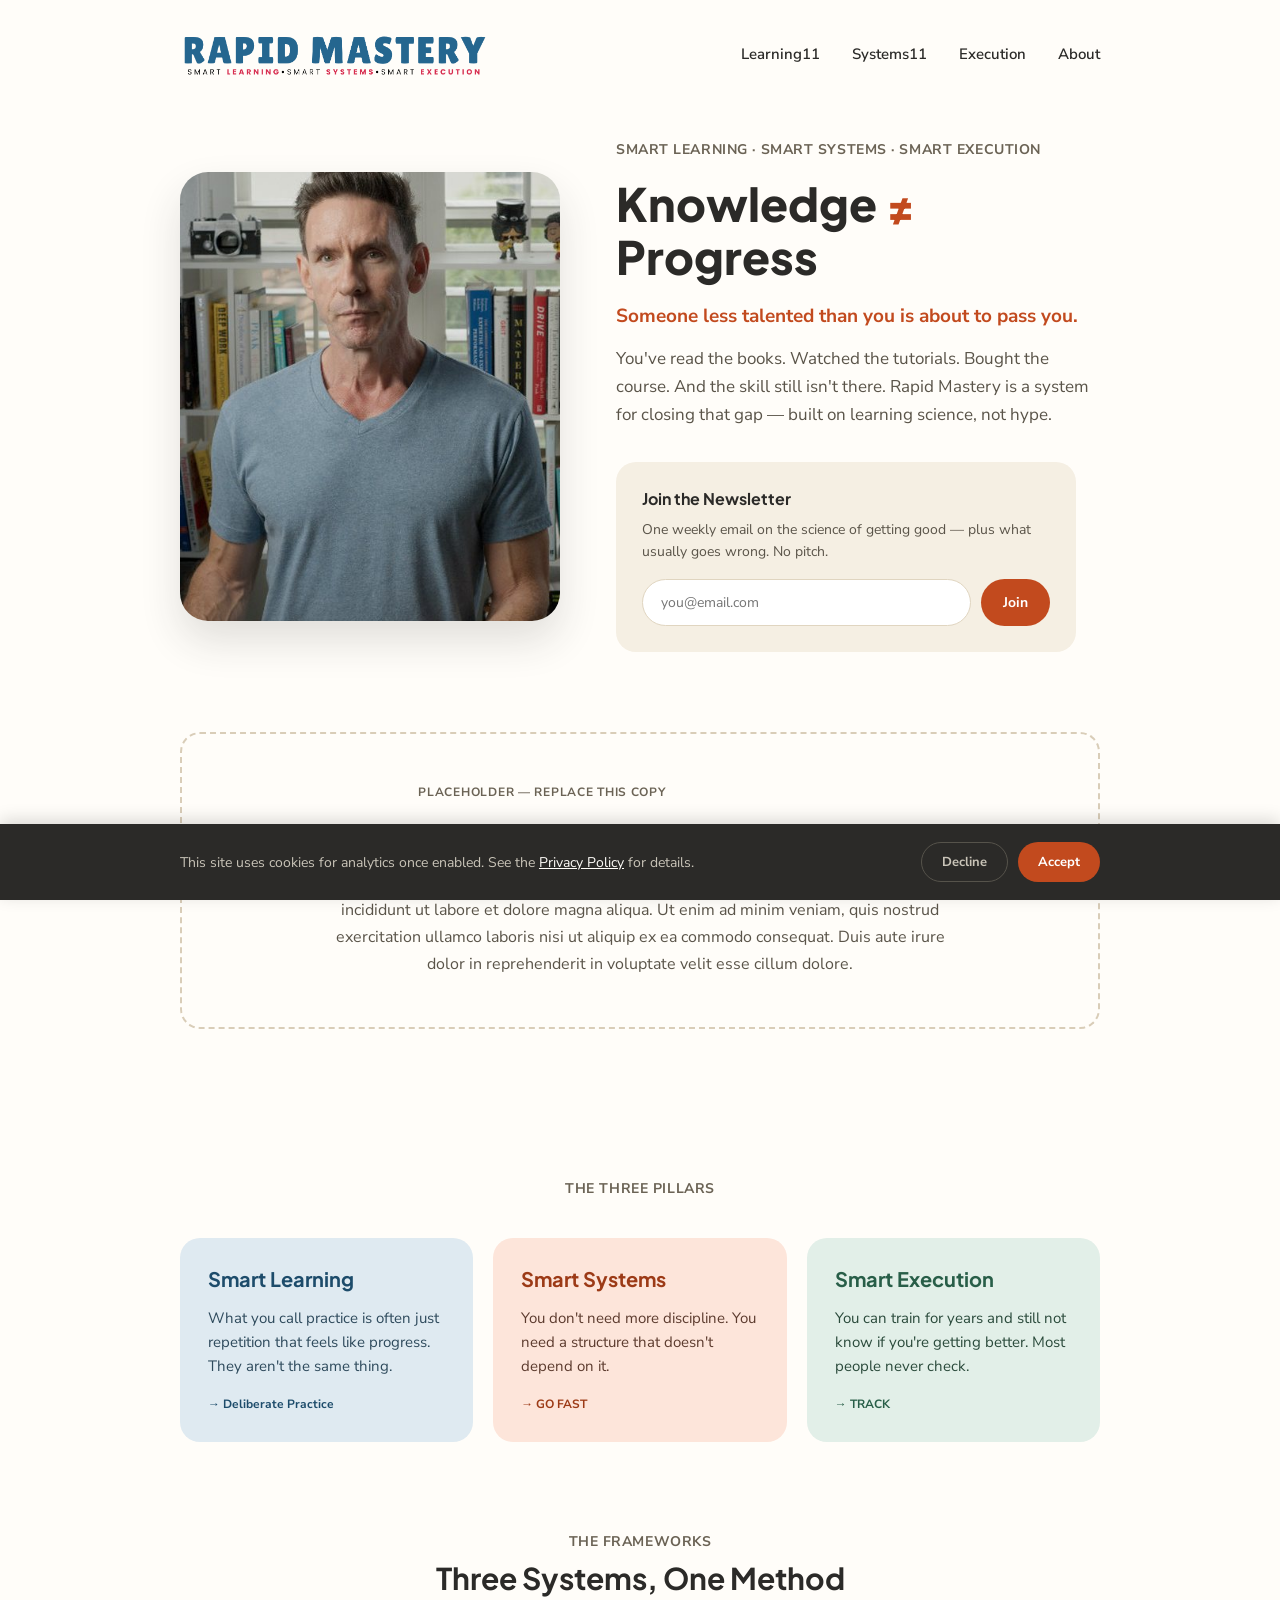
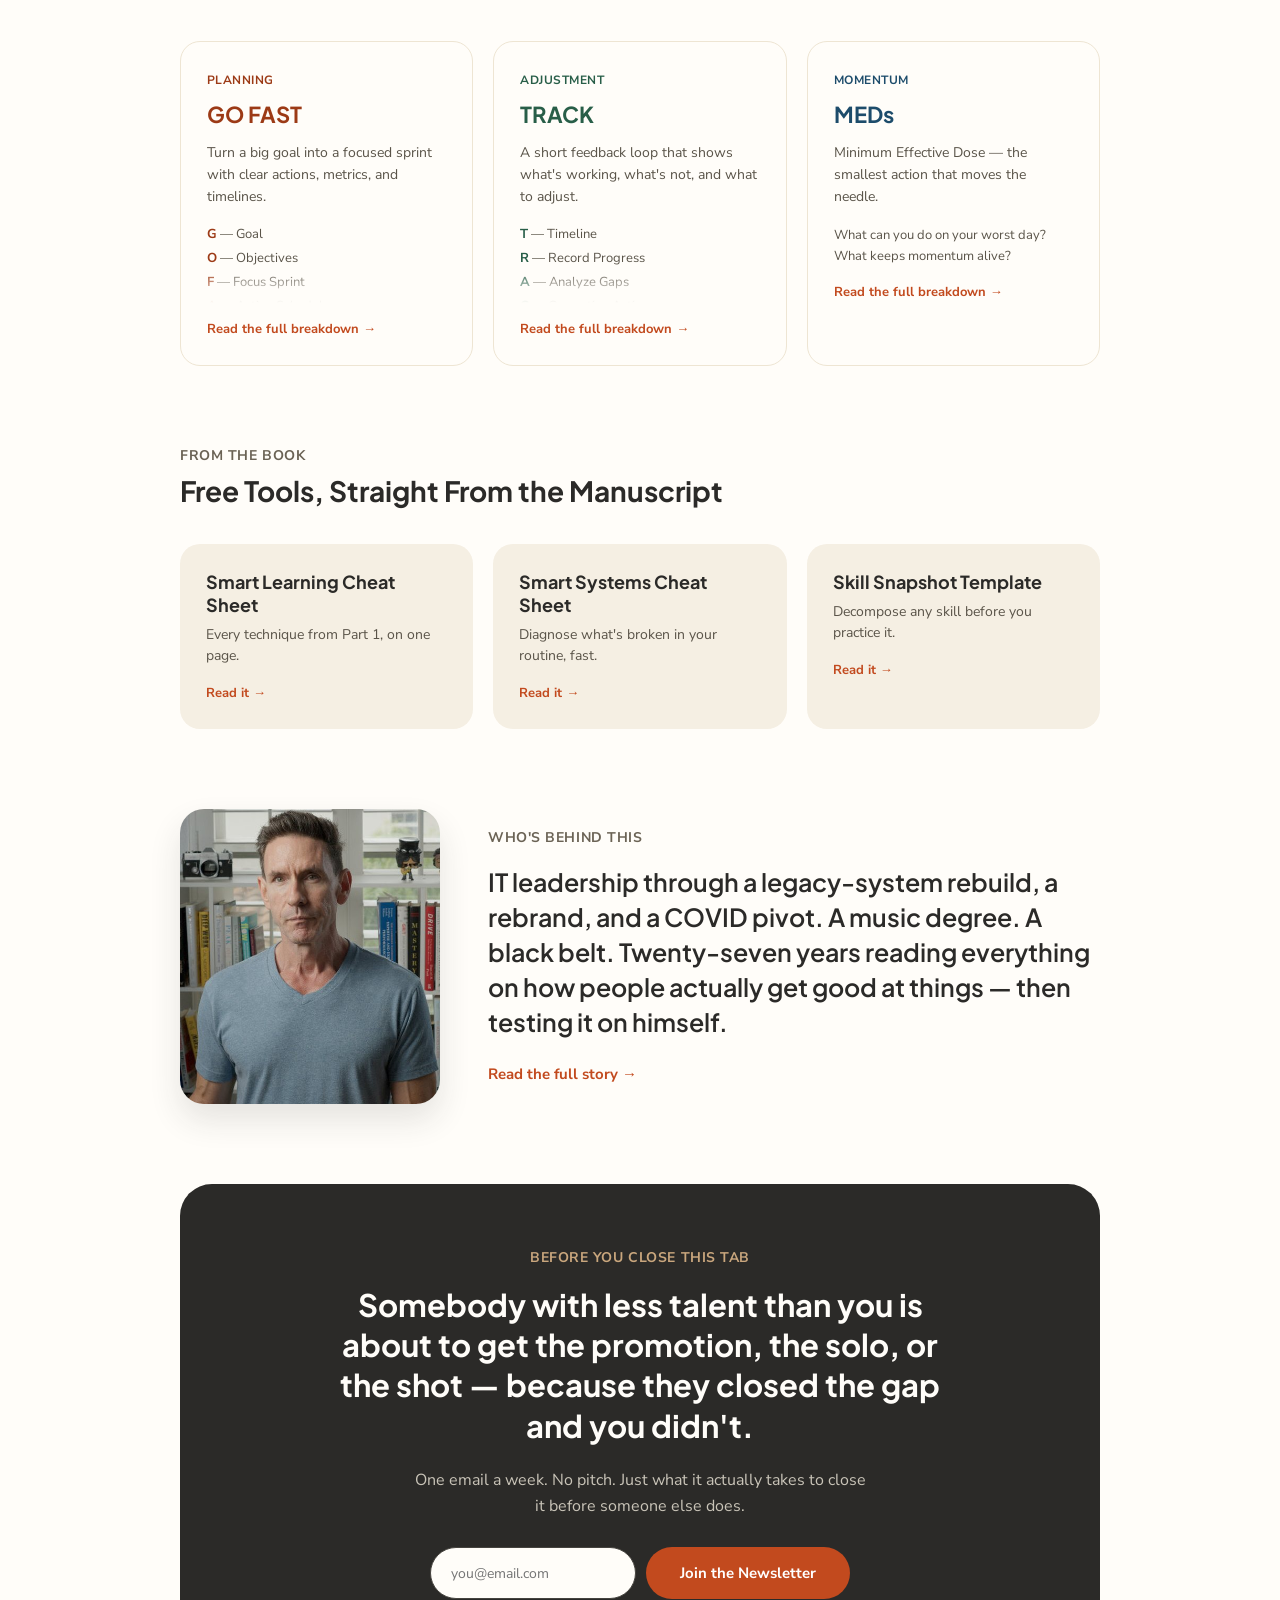
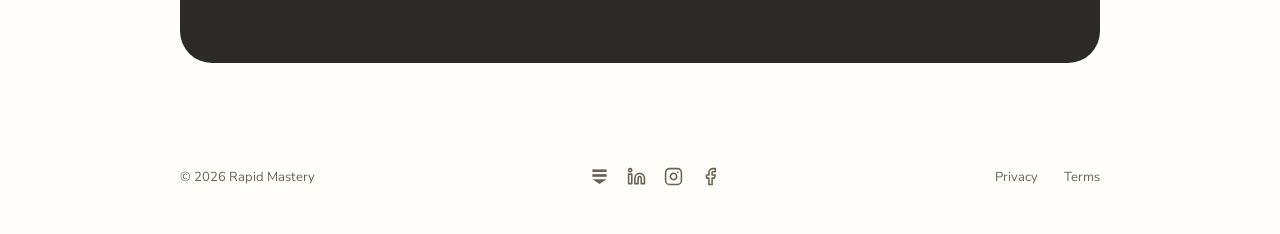
==== commit a26c6a7c: "nada" ====
--- a/index.html
+++ b/index.html
@@ -129,8 +129,8 @@
       <span></span><span></span><span></span>
     </label>
     <div class="nav-links">
-      <a href="learning.html">Learning1</a>
-      <a href="systems.html">Systems1</a>
+      <a href="learning.html">Learning11</a>
+      <a href="systems.html">Systems11</a>
       <a href="execution.html">Execution</a>
       <a href="#about">About</a>
     </div>
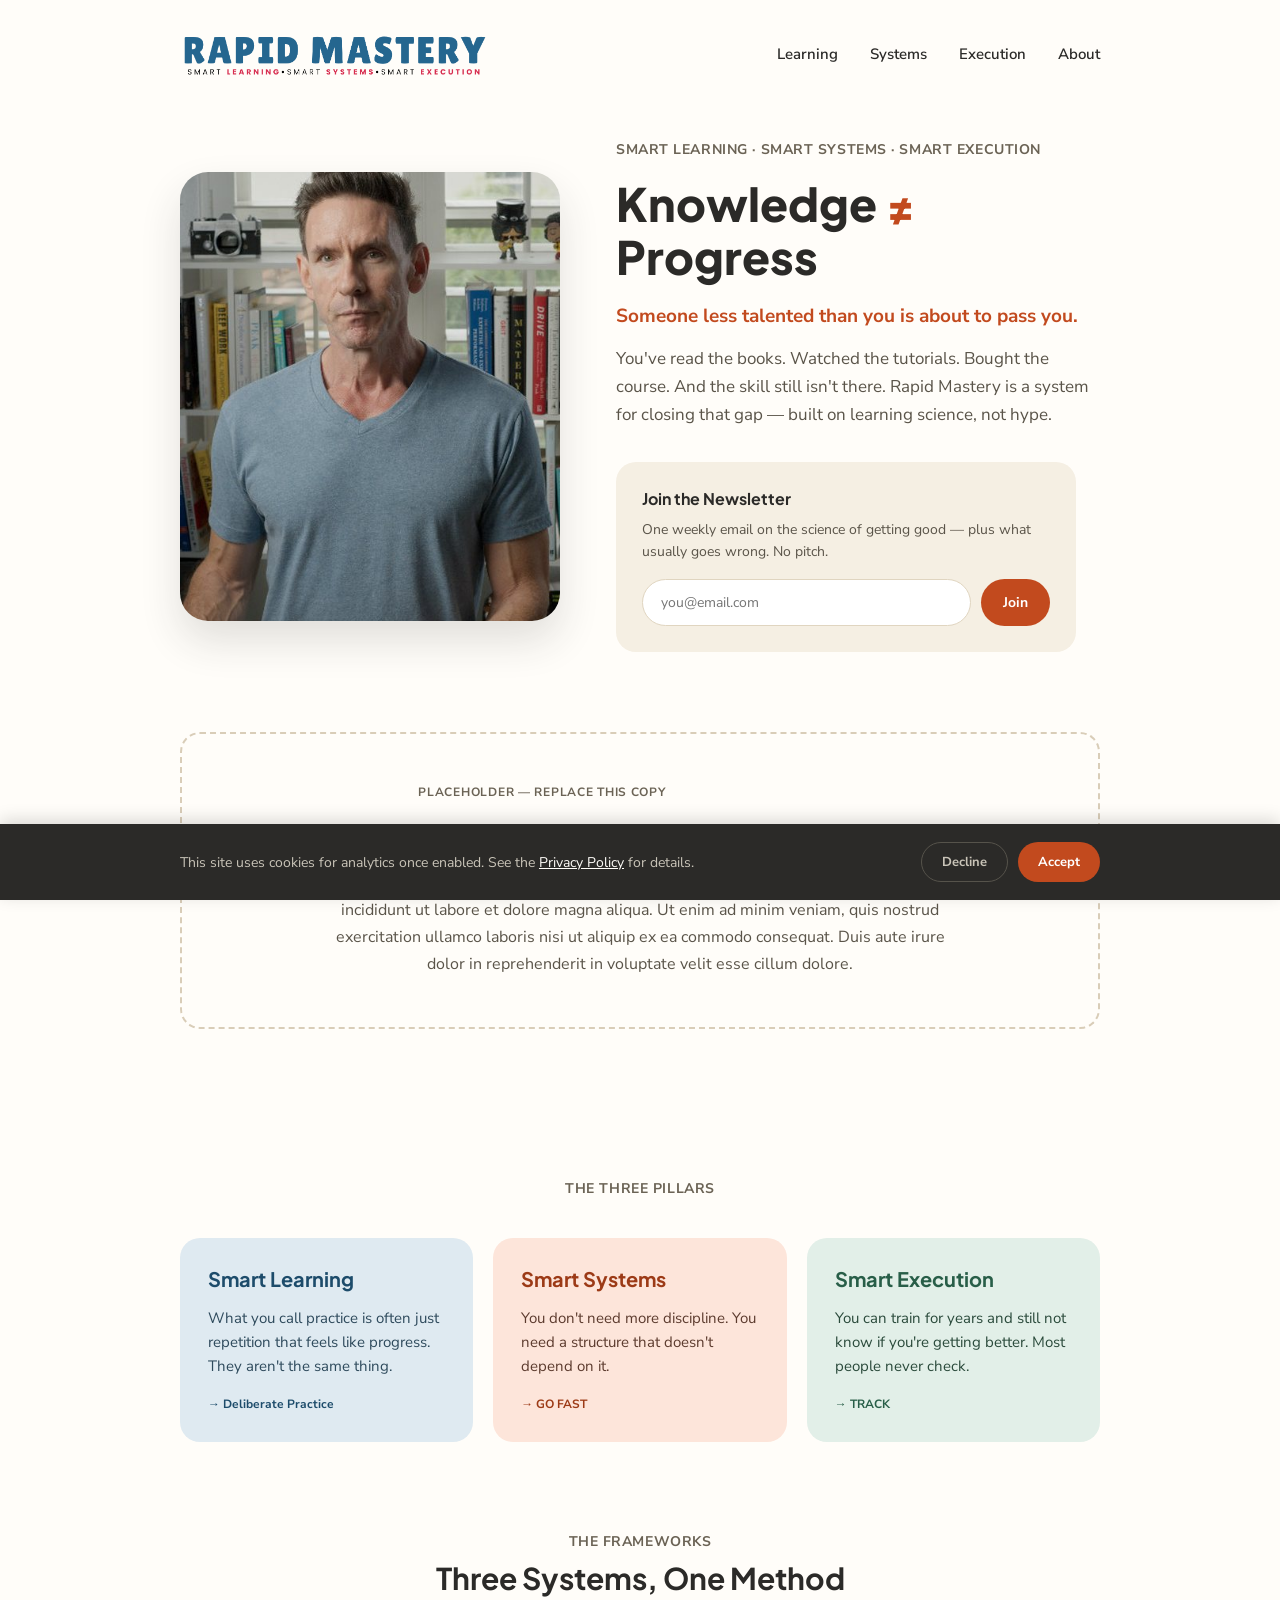
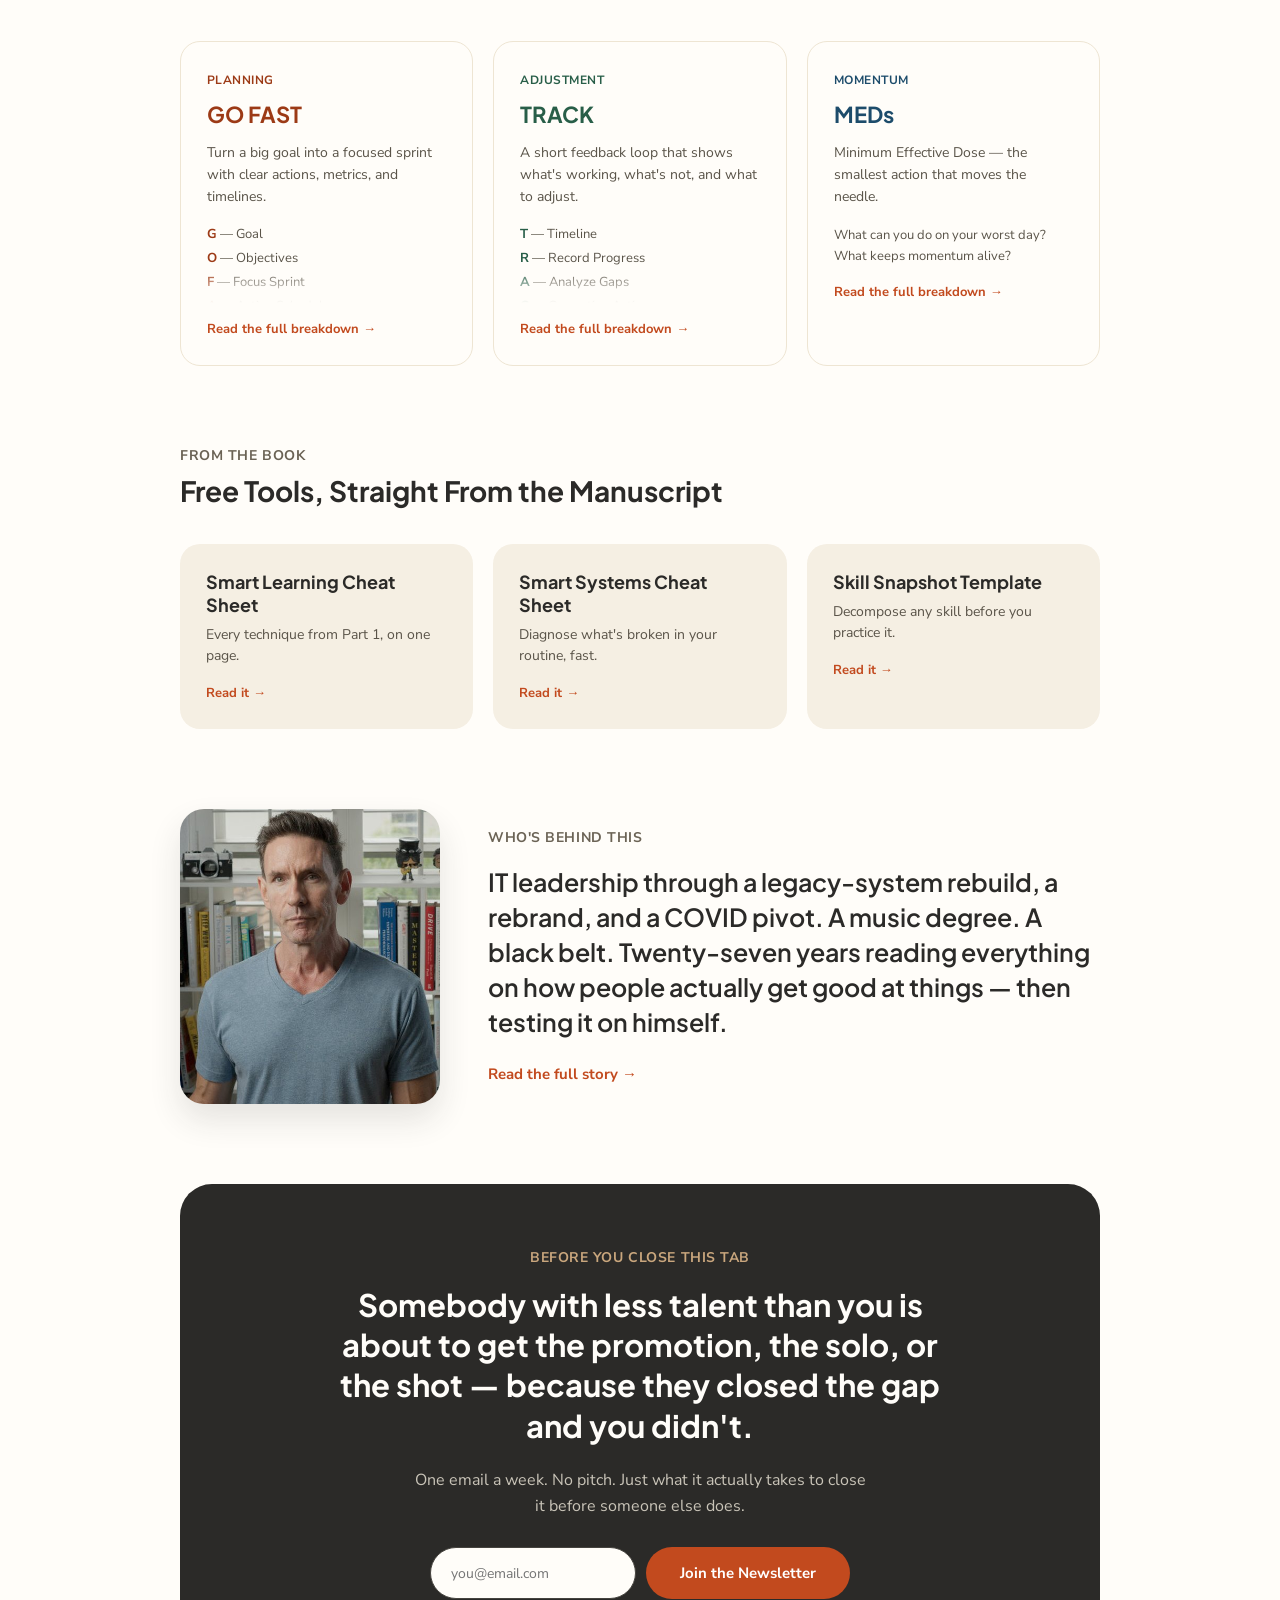
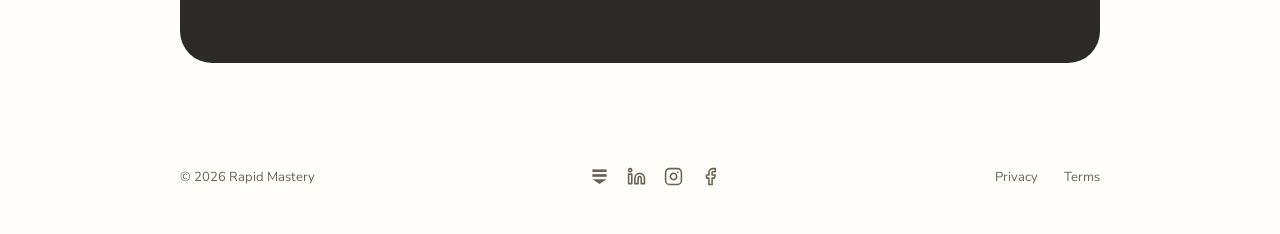
==== commit e4e512fe: "nothing" ====
--- a/index.html
+++ b/index.html
@@ -129,8 +129,8 @@
       <span></span><span></span><span></span>
     </label>
     <div class="nav-links">
-      <a href="learning.html">Learning11</a>
-      <a href="systems.html">Systems11</a>
+      <a href="learning.html">Learning</a>
+      <a href="systems.html">Systems</a>
       <a href="execution.html">Execution</a>
       <a href="#about">About</a>
     </div>
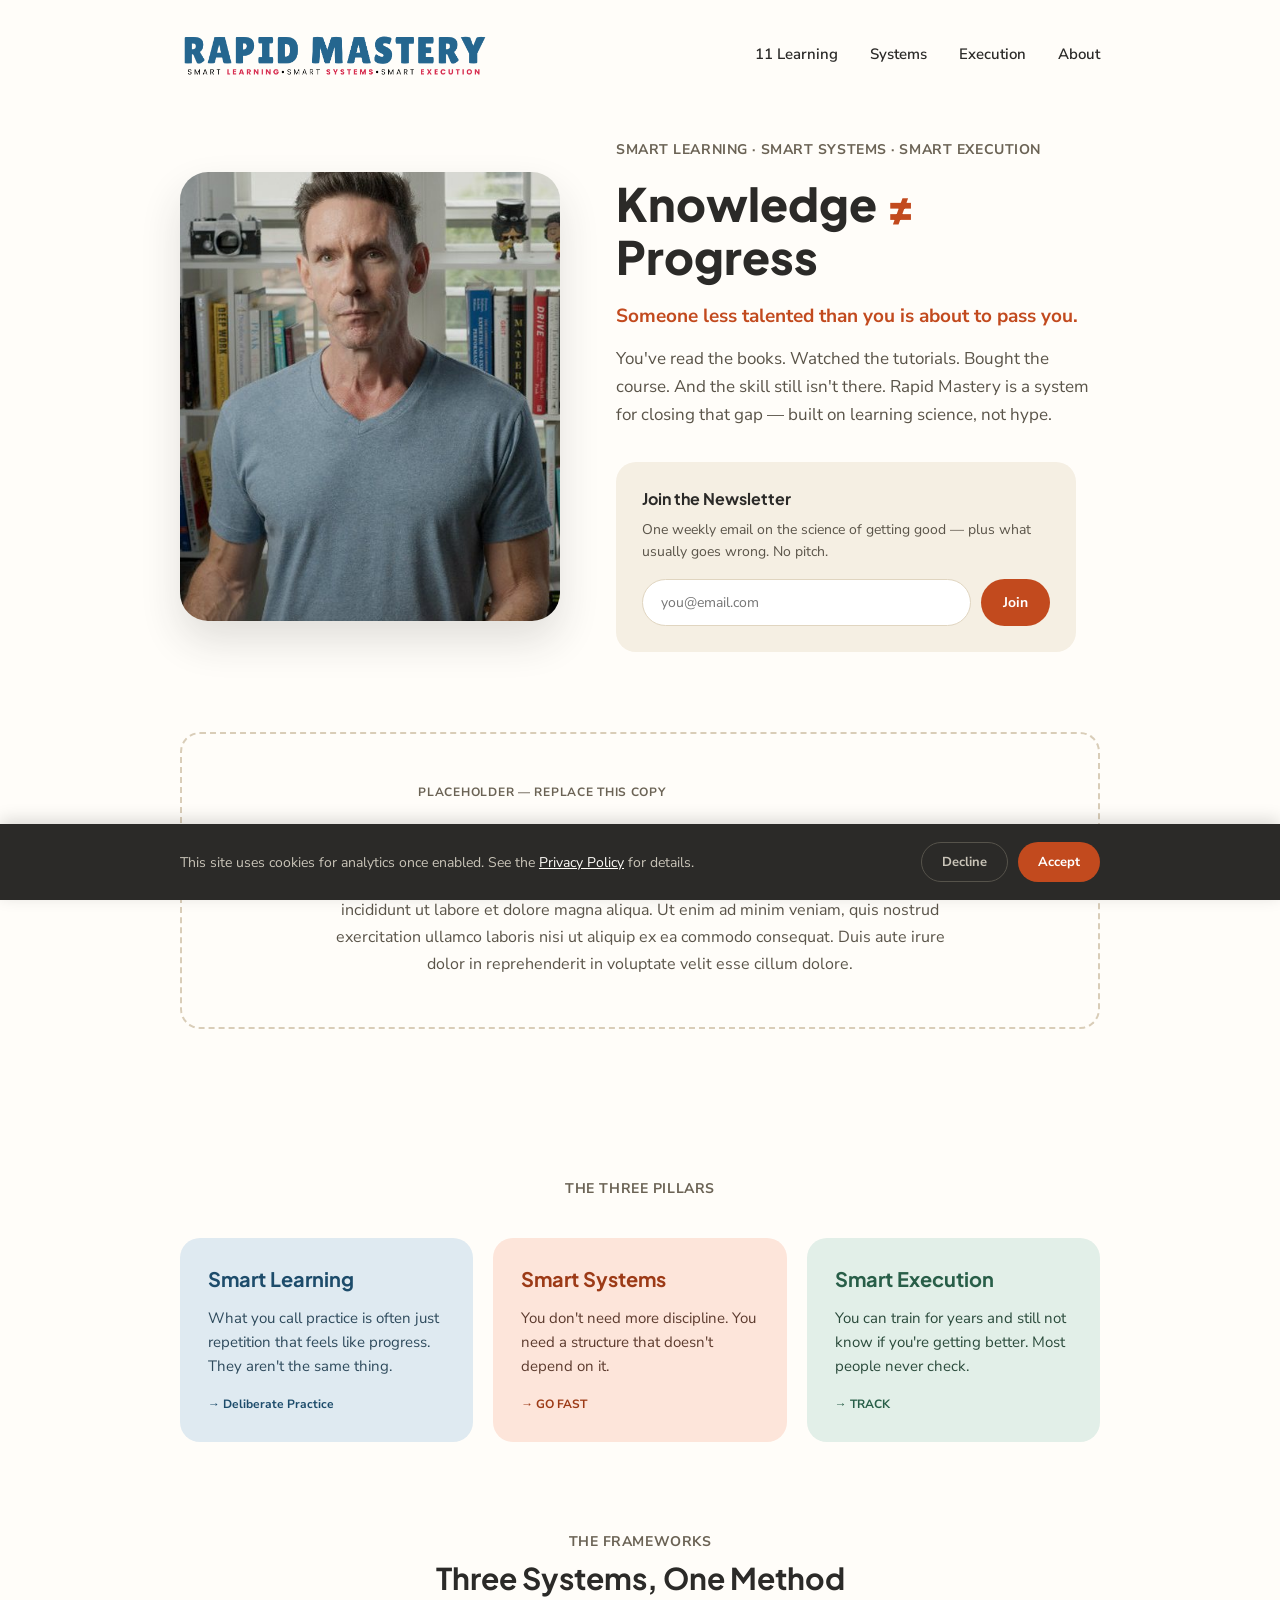
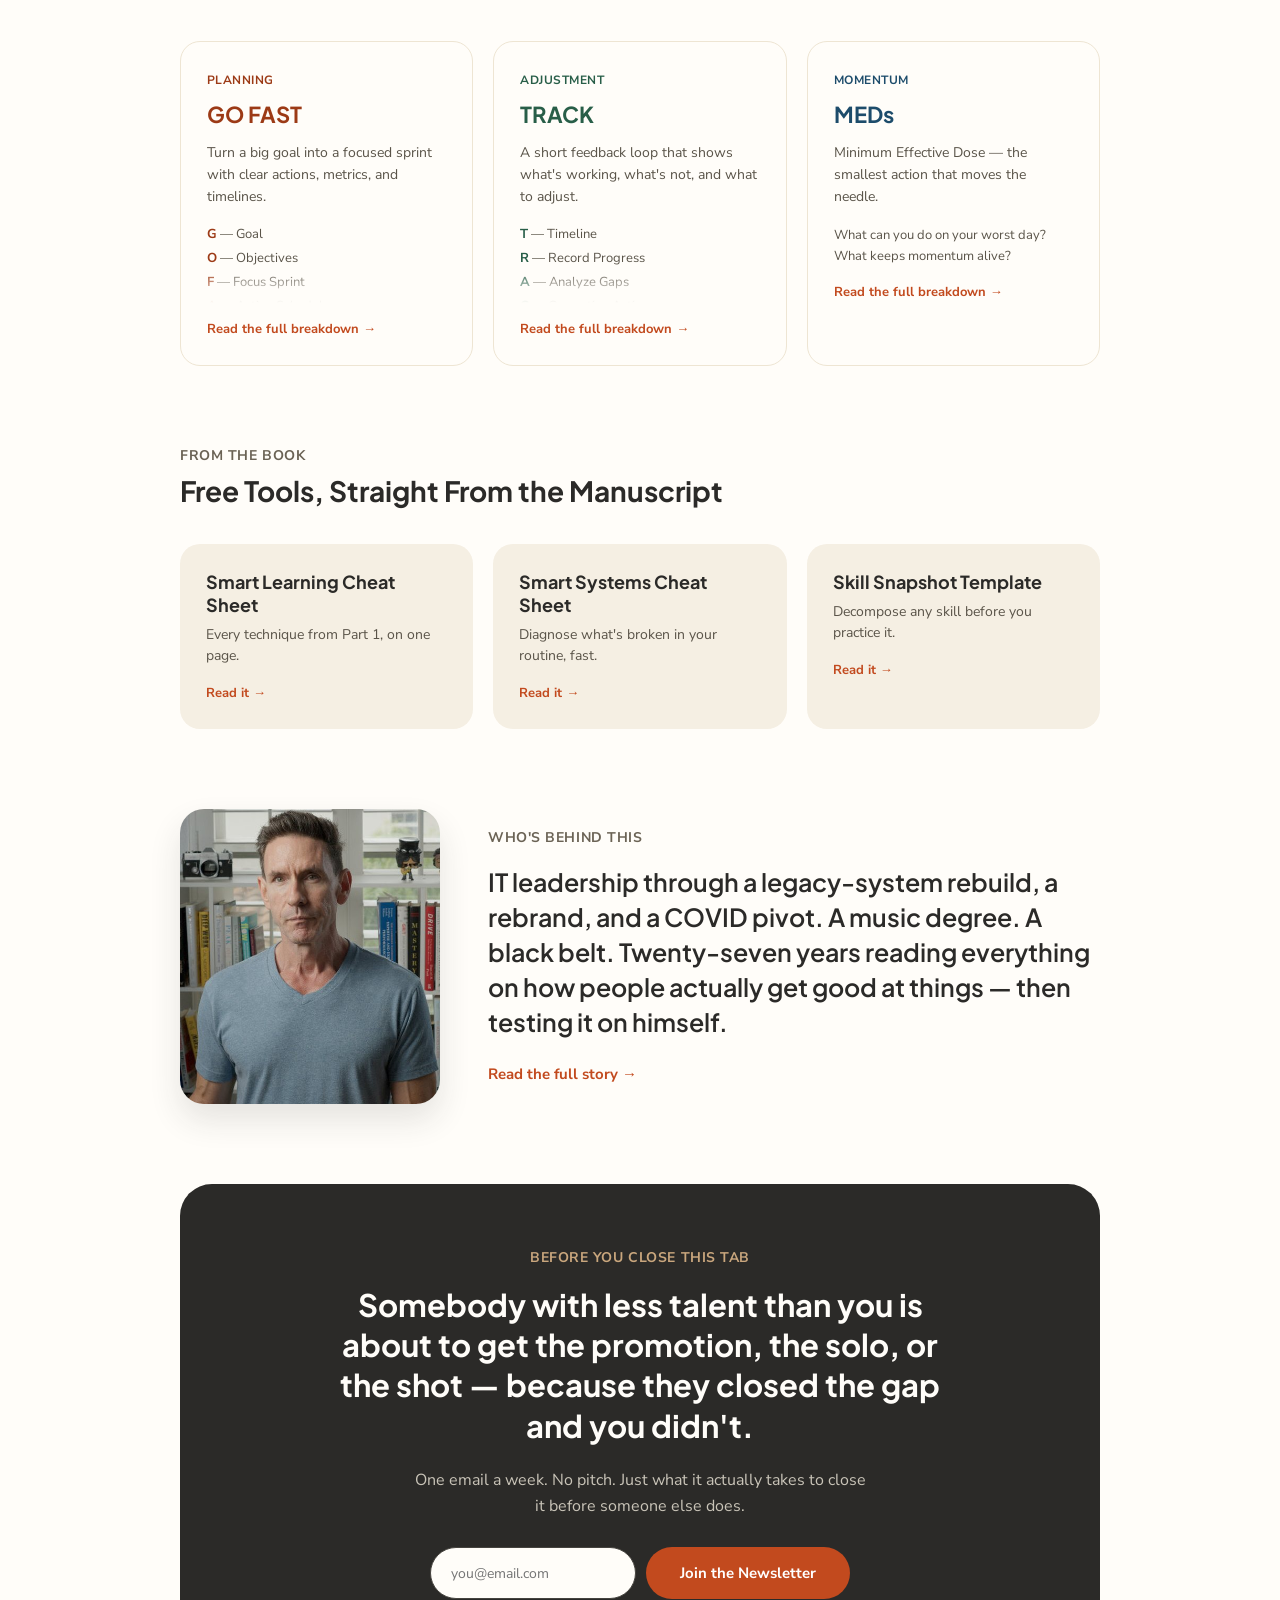
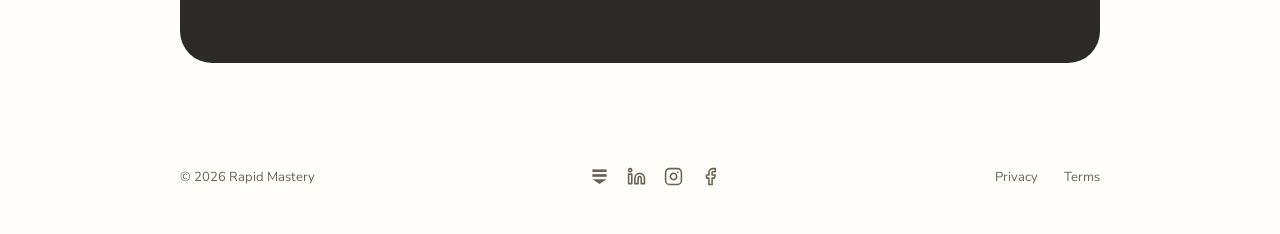
==== commit 2bf9517e: "none" ====
--- a/index.html
+++ b/index.html
@@ -129,7 +129,7 @@
       <span></span><span></span><span></span>
     </label>
     <div class="nav-links">
-      <a href="learning.html">Learning</a>
+      <a href="learning.html">11 Learning</a>
       <a href="systems.html">Systems</a>
       <a href="execution.html">Execution</a>
       <a href="#about">About</a>
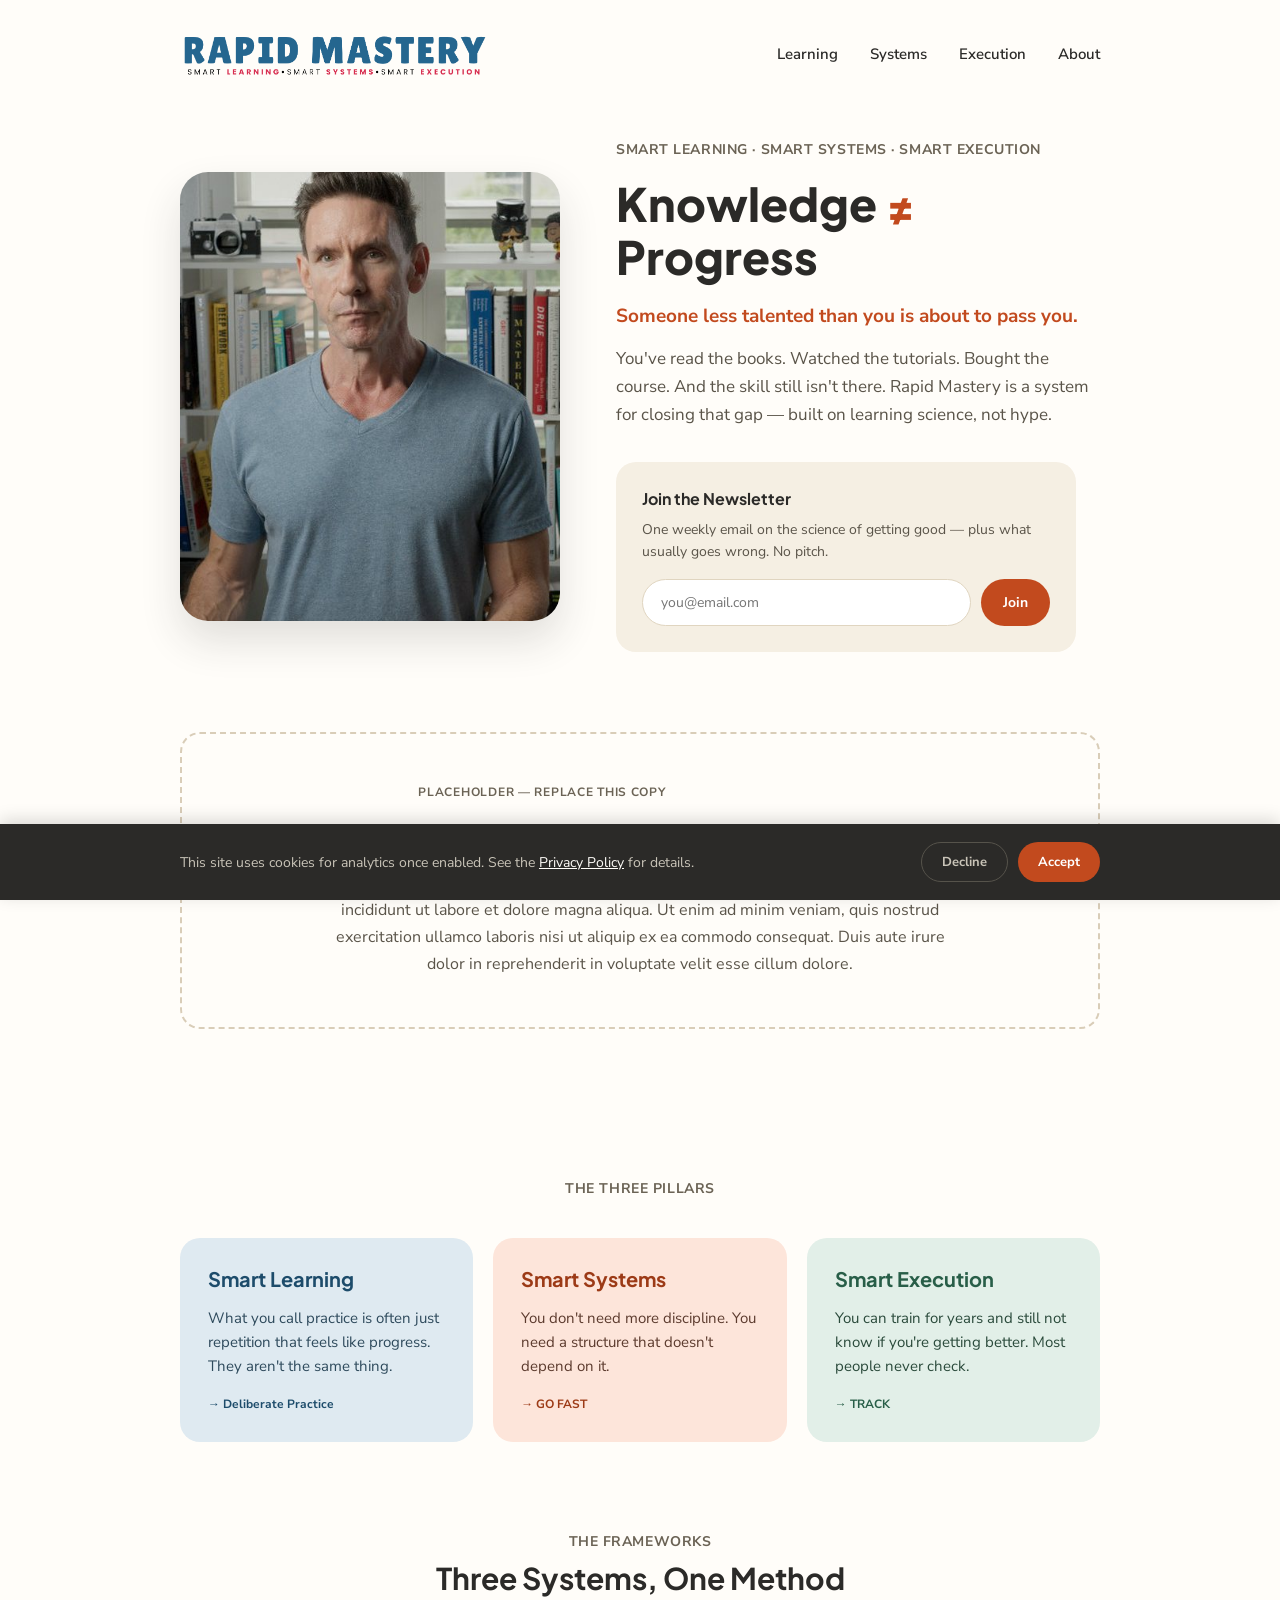
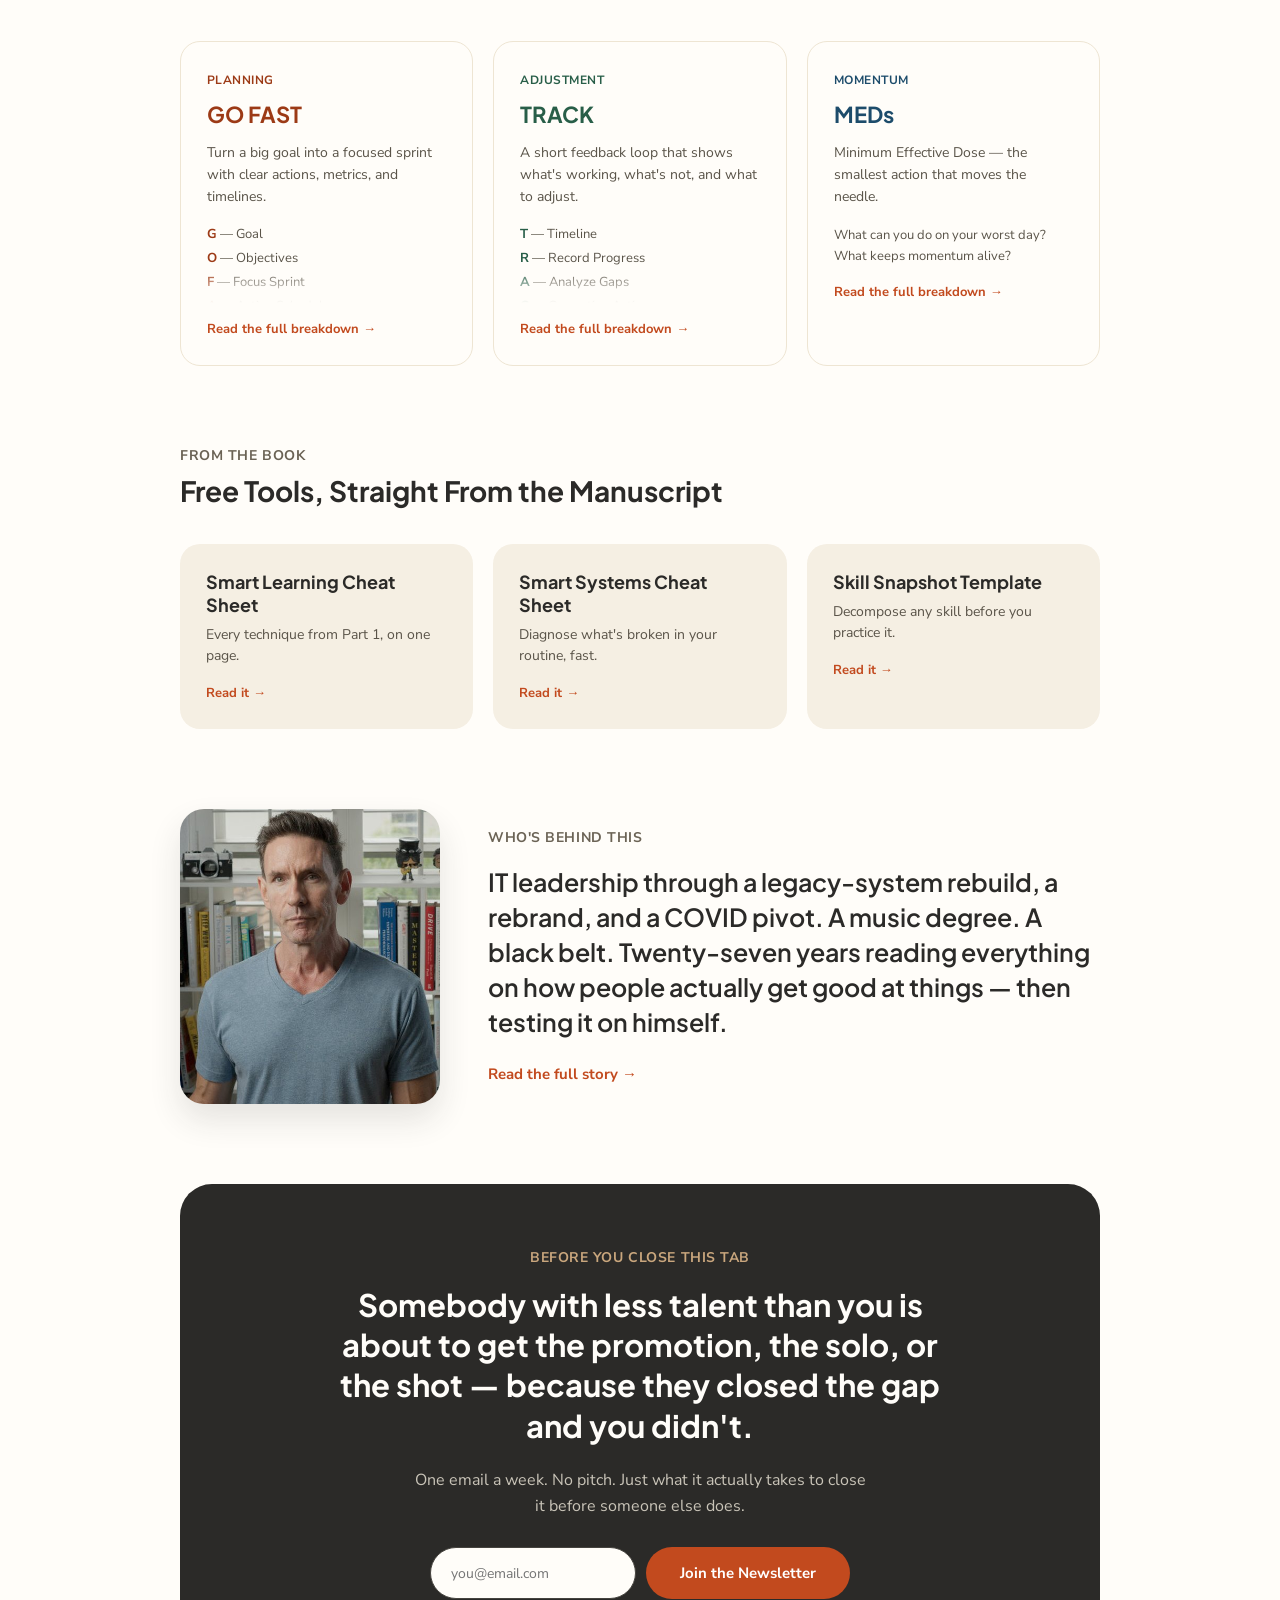
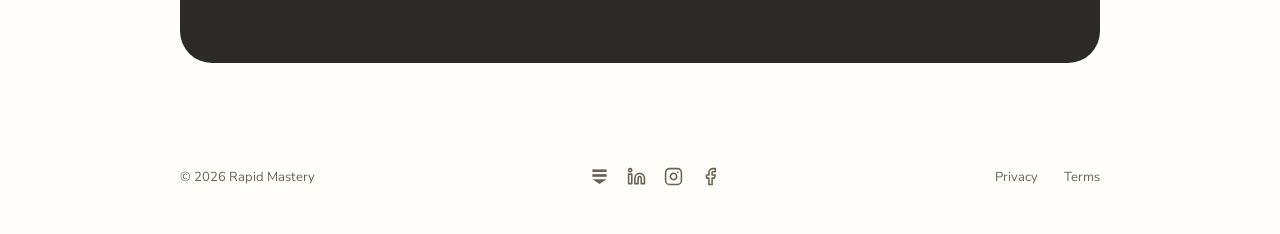
==== commit 1b53e48b: "none" ====
--- a/index.html
+++ b/index.html
@@ -129,7 +129,7 @@
       <span></span><span></span><span></span>
     </label>
     <div class="nav-links">
-      <a href="learning.html">11 Learning</a>
+      <a href="learning.html">Learning</a>
       <a href="systems.html">Systems</a>
       <a href="execution.html">Execution</a>
       <a href="#about">About</a>
